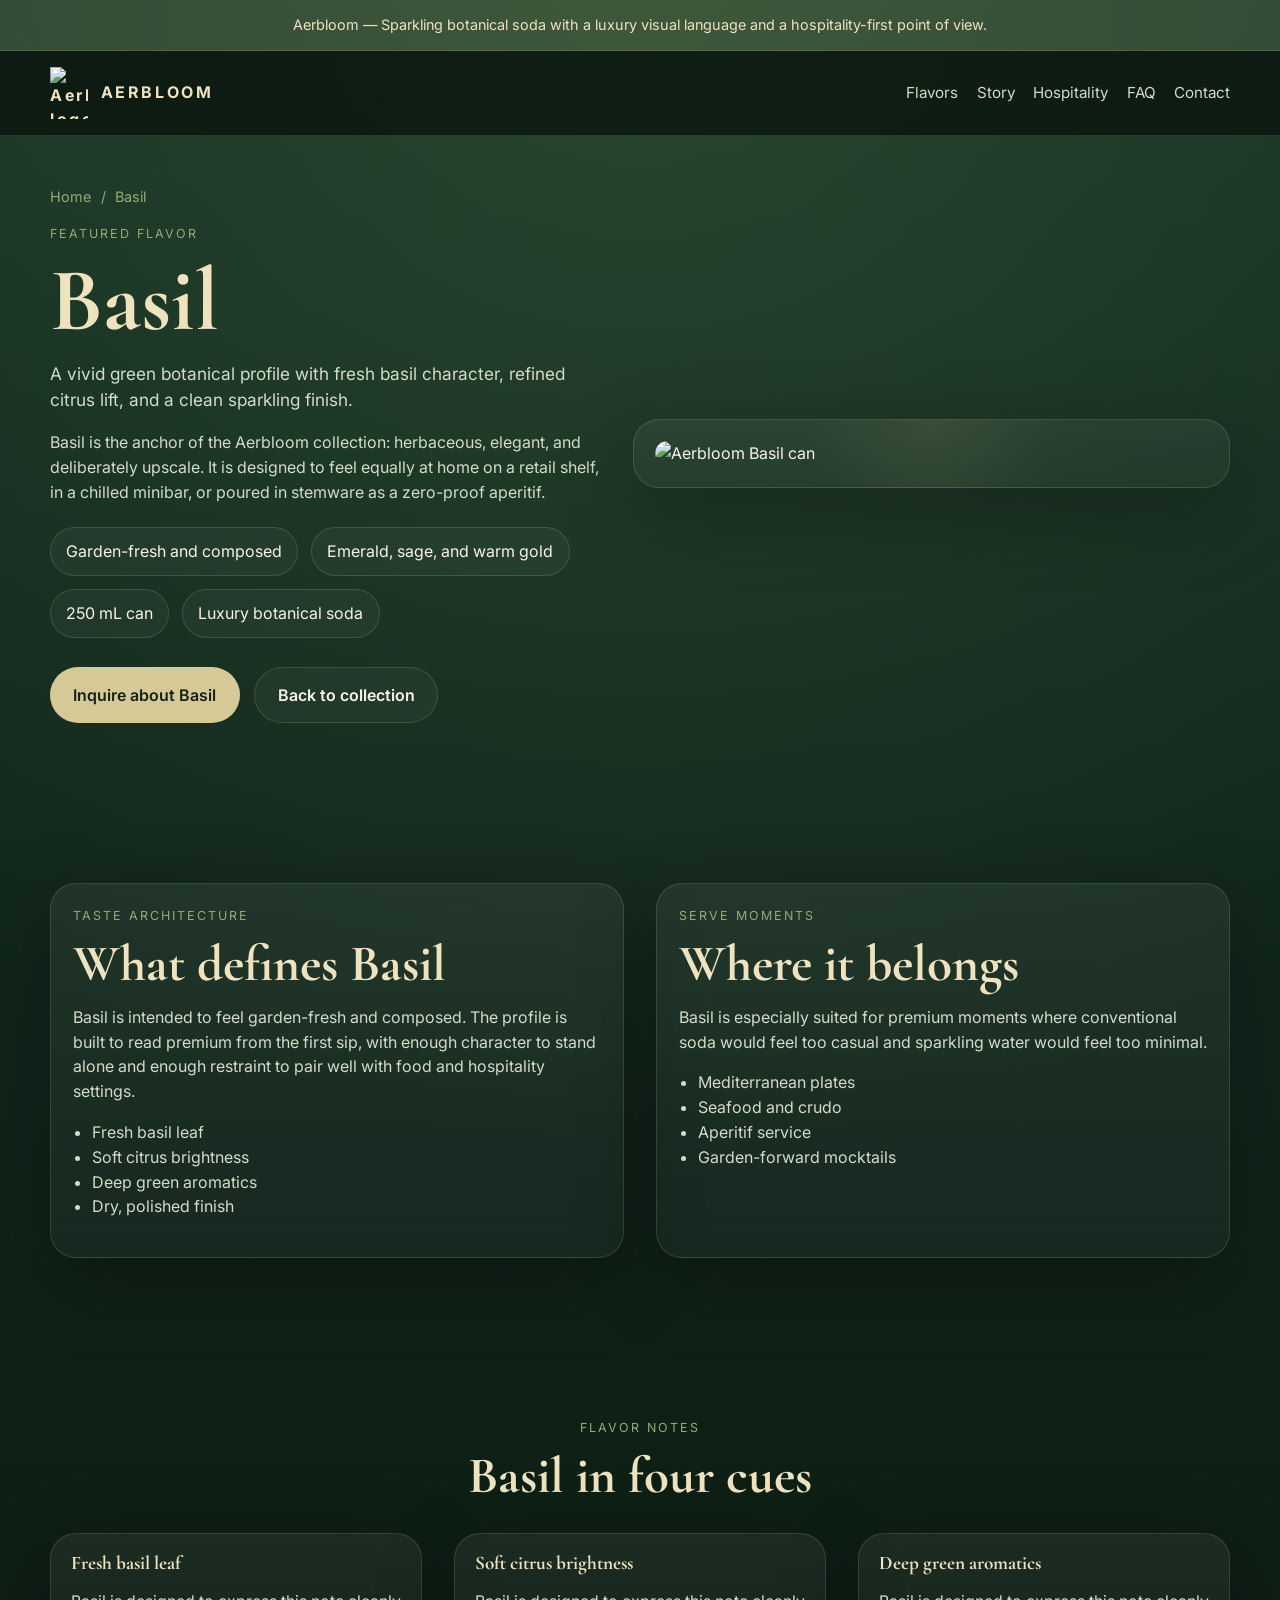
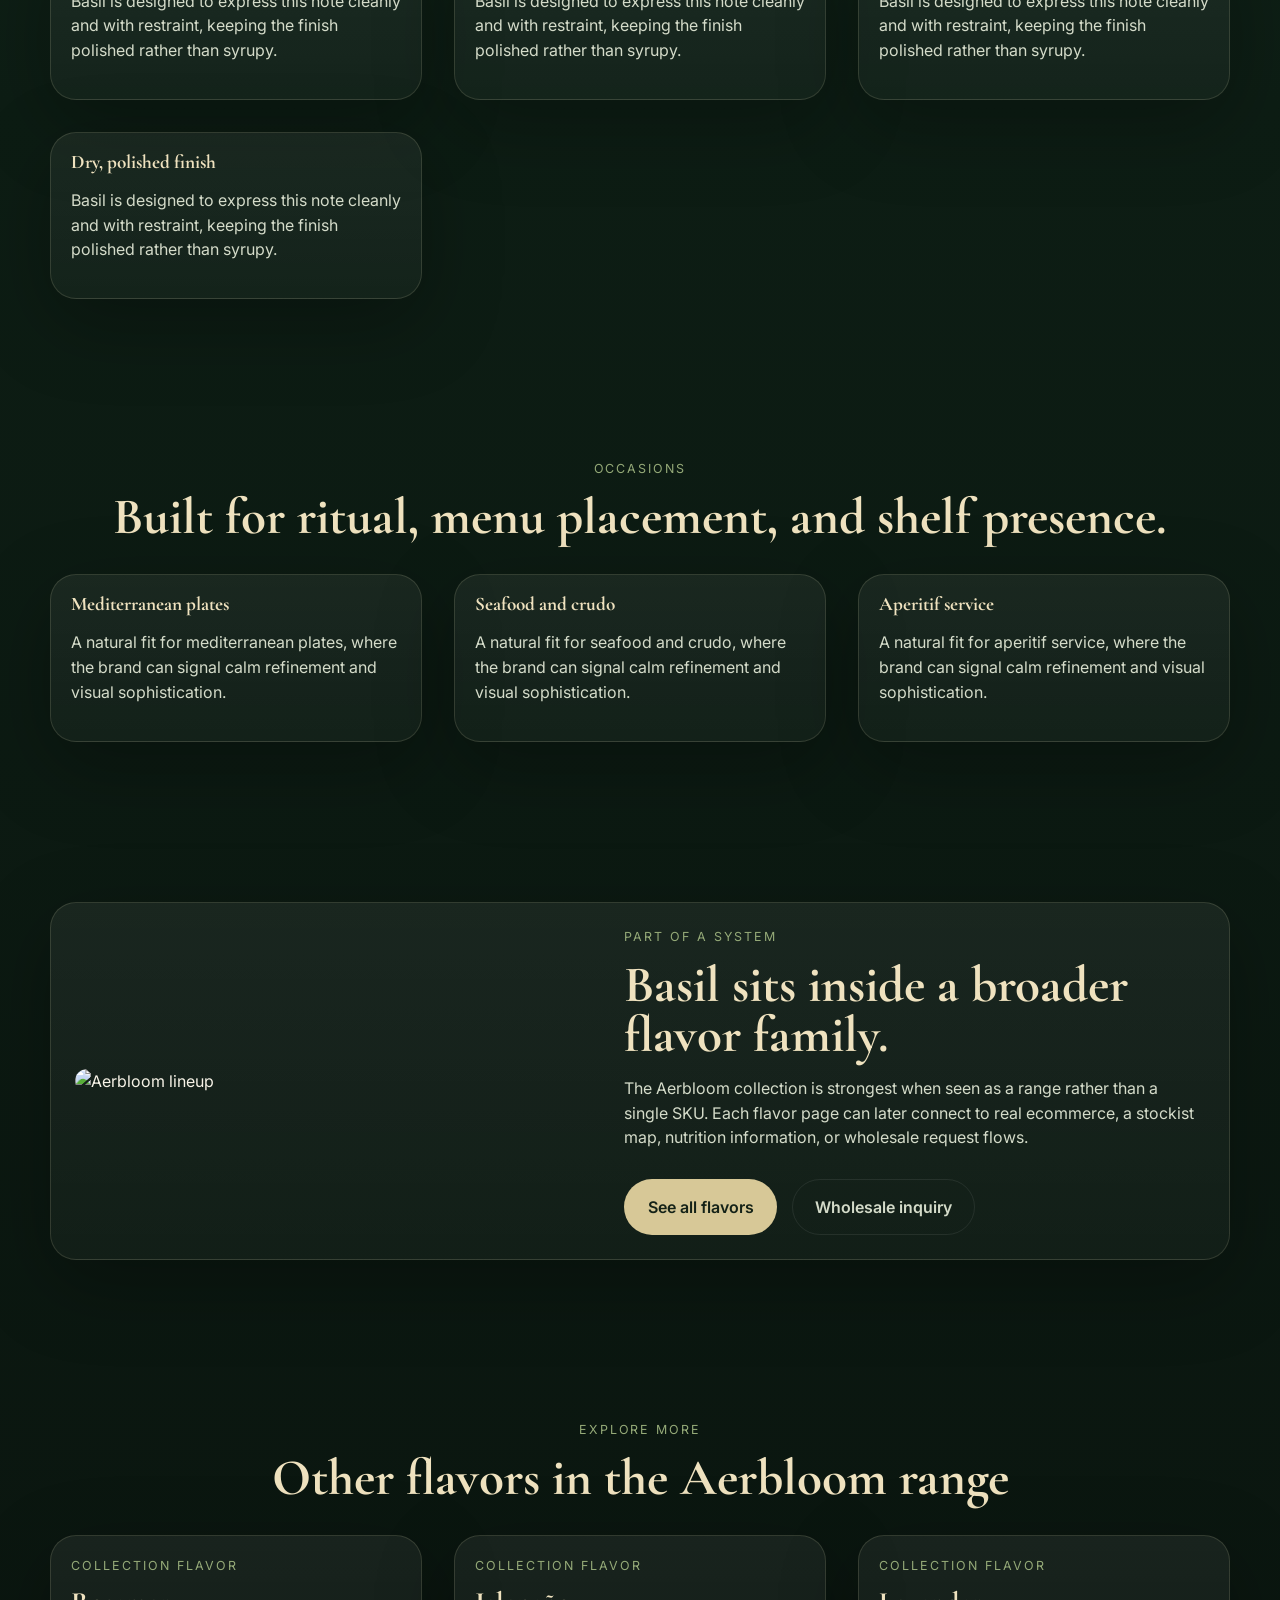
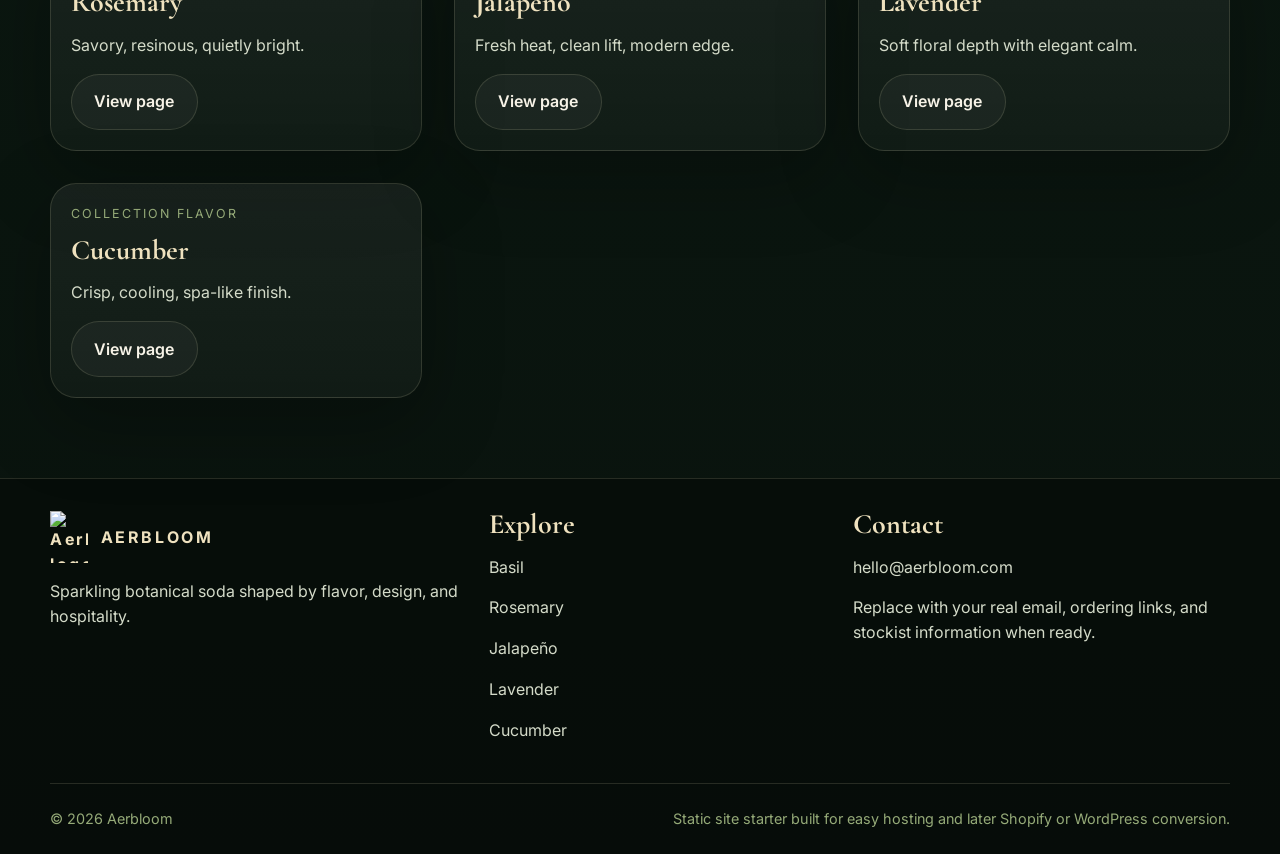
==== basil.html @ 48cb2b59 "Add files via upload" ====
<!DOCTYPE html>
<html lang="en">
<head>
  <meta charset="UTF-8" />
  <meta name="viewport" content="width=device-width, initial-scale=1.0" />
  <title>Aerbloom Basil — Sparkling Botanical Soda</title>
  <meta name="description" content="Basil flavor page for Aerbloom, a luxury sparkling botanical soda brand." />
  <meta property="og:title" content="Aerbloom Basil — Sparkling Botanical Soda" />
  <meta property="og:description" content="Basil flavor page for Aerbloom, a luxury sparkling botanical soda brand." />
  <meta property="og:type" content="website" />
  <meta property="og:image" content="assets/basil-can.webp" />
  <link rel="preconnect" href="https://fonts.googleapis.com">
  <link rel="preconnect" href="https://fonts.gstatic.com" crossorigin>
  <link href="https://fonts.googleapis.com/css2?family=Inter:wght@400;500;600;700&family=Cormorant+Garamond:wght@500;600;700&display=swap" rel="stylesheet">
  <link rel="stylesheet" href="styles.css" />
</head>
<body class="flavor-basil">

<div class="announcement-bar">Aerbloom — Sparkling botanical soda with a luxury visual language and a hospitality-first point of view.</div>
<header class="site-header">
  <div class="container header-inner">
    <a class="brandmark" href="index.html" aria-label="Aerbloom home">
      <img src="assets/logo.webp" alt="Aerbloom logo" />
      <span>AERBLOOM</span>
    </a>
    <button class="mobile-toggle" aria-label="Open menu" aria-expanded="false">☰</button>
    <nav class="nav">
      <a href="index.html#collection">Flavors</a>
      <a href="index.html#story">Story</a>
      <a href="index.html#hospitality">Hospitality</a>
      <a href="index.html#faq">FAQ</a>
      <a href="index.html#contact">Contact</a>
    </nav>
  </div>
</header>

<main>
  <section class="flavor-hero section">
    <div class="container flavor-hero-grid">
      <div class="flavor-hero-copy">
        <div class="breadcrumbs"><a href="index.html">Home</a> <span>/</span> <span>Basil</span></div>
        <p class="eyebrow">Featured flavor</p>
        <h1>Basil</h1>
        <p class="lead">A vivid green botanical profile with fresh basil character, refined citrus lift, and a clean sparkling finish.</p>
        <p>Basil is the anchor of the Aerbloom collection: herbaceous, elegant, and deliberately upscale. It is designed to feel equally at home on a retail shelf, in a chilled minibar, or poured in stemware as a zero-proof aperitif.</p>
        <div class="stats-row"><span>Garden-fresh and composed</span><span>Emerald, sage, and warm gold</span><span>250 mL can</span><span>Luxury botanical soda</span></div>
        <div class="button-row">
          <a class="button button-primary" href="mailto:hello@aerbloom.com?subject=Aerbloom%20Basil%20inquiry">Inquire about Basil</a>
          <a class="button button-secondary" href="index.html#collection">Back to collection</a>
        </div>
      </div>
      <div class="image-shell soft">
        <img src="assets/basil-can.webp" alt="Aerbloom Basil can" />
      </div>
    </div>
  </section>

  <section class="section">
    <div class="container detail-grid">
      <article class="panel">
        <p class="eyebrow">Taste architecture</p>
        <h2>What defines Basil</h2>
        <p>Basil is intended to feel garden-fresh and composed. The profile is built to read premium from the first sip, with enough character to stand alone and enough restraint to pair well with food and hospitality settings.</p>
        <ul>
          <li>Fresh basil leaf</li>
          <li>Soft citrus brightness</li>
          <li>Deep green aromatics</li>
          <li>Dry, polished finish</li>
        </ul>
      </article>
      <article class="panel">
        <p class="eyebrow">Serve moments</p>
        <h2>Where it belongs</h2>
        <p>Basil is especially suited for premium moments where conventional soda would feel too casual and sparkling water would feel too minimal.</p>
        <ul>
          <li>Mediterranean plates</li>
          <li>Seafood and crudo</li>
          <li>Aperitif service</li>
          <li>Garden-forward mocktails</li>
        </ul>
      </article>
    </div>
  </section>

  <section class="section">
    <div class="container">
      <div class="section-heading center">
        <p class="eyebrow">Flavor notes</p>
        <h2>Basil in four cues</h2>
      </div>
      <div class="callout-grid">
        <article class="tone-card"><h4>Fresh basil leaf</h4><p>Basil is designed to express this note cleanly and with restraint, keeping the finish polished rather than syrupy.</p></article><article class="tone-card"><h4>Soft citrus brightness</h4><p>Basil is designed to express this note cleanly and with restraint, keeping the finish polished rather than syrupy.</p></article><article class="tone-card"><h4>Deep green aromatics</h4><p>Basil is designed to express this note cleanly and with restraint, keeping the finish polished rather than syrupy.</p></article><article class="tone-card"><h4>Dry, polished finish</h4><p>Basil is designed to express this note cleanly and with restraint, keeping the finish polished rather than syrupy.</p></article>
      </div>
    </div>
  </section>

  <section class="section">
    <div class="container">
      <div class="section-heading center">
        <p class="eyebrow">Occasions</p>
        <h2>Built for ritual, menu placement, and shelf presence.</h2>
      </div>
      <div class="ritual-grid">
        <article class="ritual-card"><h4>Mediterranean plates</h4><p>A natural fit for mediterranean plates, where the brand can signal calm refinement and visual sophistication.</p></article><article class="ritual-card"><h4>Seafood and crudo</h4><p>A natural fit for seafood and crudo, where the brand can signal calm refinement and visual sophistication.</p></article><article class="ritual-card"><h4>Aperitif service</h4><p>A natural fit for aperitif service, where the brand can signal calm refinement and visual sophistication.</p></article>
      </div>
    </div>
  </section>

  <section class="section">
    <div class="container collection-promo">
      <img src="assets/flavor-lineup.webp" alt="Aerbloom lineup" />
      <div>
        <p class="eyebrow">Part of a system</p>
        <h2>Basil sits inside a broader flavor family.</h2>
        <p>
          The Aerbloom collection is strongest when seen as a range rather than a single SKU. Each flavor page can later connect to real ecommerce, a stockist map,
          nutrition information, or wholesale request flows.
        </p>
        <div class="button-row">
          <a class="button button-primary" href="index.html#collection">See all flavors</a>
          <a class="button button-tertiary" href="mailto:hello@aerbloom.com?subject=Aerbloom%20wholesale%20inquiry">Wholesale inquiry</a>
        </div>
      </div>
    </div>
  </section>

  <section class="section">
    <div class="container">
      <div class="section-heading center">
        <p class="eyebrow">Explore more</p>
        <h2>Other flavors in the Aerbloom range</h2>
      </div>
      <div class="callout-grid">
        <article class="flavor-summary-card">
          <p class="kicker">Collection flavor</p>
          <h3>Rosemary</h3>
          <p>Savory, resinous, quietly bright.</p>
          <a class="button button-secondary" href="rosemary.html">View page</a>
        </article><article class="flavor-summary-card">
          <p class="kicker">Collection flavor</p>
          <h3>Jalapeño</h3>
          <p>Fresh heat, clean lift, modern edge.</p>
          <a class="button button-secondary" href="jalapeno.html">View page</a>
        </article><article class="flavor-summary-card">
          <p class="kicker">Collection flavor</p>
          <h3>Lavender</h3>
          <p>Soft floral depth with elegant calm.</p>
          <a class="button button-secondary" href="lavender.html">View page</a>
        </article><article class="flavor-summary-card">
          <p class="kicker">Collection flavor</p>
          <h3>Cucumber</h3>
          <p>Crisp, cooling, spa-like finish.</p>
          <a class="button button-secondary" href="cucumber.html">View page</a>
        </article>
      </div>
    </div>
  </section>
</main>

<footer class="site-footer" id="contact">
  <div class="container footer-grid">
    <div>
      <a class="brandmark footer-brand" href="index.html">
        <img src="assets/logo.webp" alt="Aerbloom logo" />
        <span>AERBLOOM</span>
      </a>
      <p class="footer-copy">Sparkling botanical soda shaped by flavor, design, and hospitality.</p>
    </div>
    <div>
      <h3>Explore</h3>
      <p><a href="basil.html">Basil</a></p>
      <p><a href="rosemary.html">Rosemary</a></p>
      <p><a href="jalapeno.html">Jalapeño</a></p>
      <p><a href="lavender.html">Lavender</a></p>
      <p><a href="cucumber.html">Cucumber</a></p>
    </div>
    <div>
      <h3>Contact</h3>
      <p><a href="mailto:hello@aerbloom.com">hello@aerbloom.com</a></p>
      <p>Replace with your real email, ordering links, and stockist information when ready.</p>
    </div>
  </div>
  <div class="container footer-bottom">
    <span>© <span id="year"></span> Aerbloom</span>
    <span>Static site starter built for easy hosting and later Shopify or WordPress conversion.</span>
  </div>
</footer>

<script src="script.js"></script>
</body>
</html>
---- styles.css ----
:root {
  --bg: #0d1d14;
  --bg-2: #163124;
  --bg-3: #1c3c2a;
  --surface: rgba(255, 255, 255, 0.05);
  --surface-2: rgba(255, 255, 255, 0.08);
  --line: rgba(227, 219, 183, 0.15);
  --gold: #d7c897;
  --gold-soft: #efe2bf;
  --text: #f7f3e7;
  --muted: #d4dbc9;
  --green-soft: #95aa78;
  --shadow: 0 24px 80px rgba(0, 0, 0, 0.28);
  --radius: 26px;
  --container: 1180px;
  --hero-glow: rgba(111, 146, 88, 0.28);
}

html { scroll-behavior: smooth; }
* { box-sizing: border-box; }
body {
  margin: 0;
  font-family: Inter, system-ui, -apple-system, BlinkMacSystemFont, "Segoe UI", sans-serif;
  color: var(--text);
  background:
    radial-gradient(circle at top, var(--hero-glow), transparent 28%),
    linear-gradient(180deg, var(--bg-2) 0%, var(--bg) 42%, #09120d 100%);
  line-height: 1.55;
}
img { display: block; max-width: 100%; }
a { color: inherit; text-decoration: none; }

.container {
  width: min(var(--container), calc(100% - 2rem));
  margin: 0 auto;
}
.narrow { width: min(860px, calc(100% - 2rem)); }
.section { padding: 5rem 0; }
.section-heading { margin-bottom: 2rem; }
.center { text-align: center; }
.eyebrow,
.kicker {
  text-transform: uppercase;
  letter-spacing: 0.16em;
  font-size: 0.78rem;
  color: var(--green-soft);
  margin: 0 0 0.85rem;
}
h1, h2, h3, h4 {
  font-family: "Cormorant Garamond", Georgia, serif;
  line-height: 0.98;
  color: var(--gold-soft);
  margin: 0 0 1rem;
}
h1 { font-size: clamp(3.5rem, 7vw, 6rem); }
h2 { font-size: clamp(2.2rem, 4vw, 3.7rem); }
h3 { font-size: 1.75rem; }
h4 { font-size: 1.2rem; }
p { margin: 0 0 1rem; color: var(--muted); }
ul { padding-left: 1.2rem; }
li { color: var(--muted); }

.announcement-bar {
  background: rgba(215, 200, 151, 0.12);
  color: var(--gold-soft);
  text-align: center;
  padding: 0.85rem 1rem;
  border-bottom: 1px solid var(--line);
  font-size: 0.9rem;
}
.site-header {
  position: sticky;
  top: 0;
  z-index: 50;
  border-bottom: 1px solid var(--line);
  background: rgba(8, 16, 12, 0.72);
  backdrop-filter: blur(18px);
}
.header-inner {
  display: flex;
  align-items: center;
  justify-content: space-between;
  gap: 1rem;
  padding: 1rem 0;
}
.brandmark {
  display: inline-flex;
  align-items: center;
  gap: 0.8rem;
  color: var(--gold-soft);
  font-weight: 700;
  letter-spacing: 0.16em;
}
.brandmark img {
  width: 38px;
  height: 52px;
  object-fit: contain;
}
.nav {
  display: flex;
  align-items: center;
  gap: 1.15rem;
}
.nav a {
  color: var(--muted);
  font-size: 0.95rem;
}
.nav a:hover { color: var(--gold-soft); }
.mobile-toggle {
  display: none;
  background: transparent;
  border: 1px solid var(--line);
  color: var(--gold-soft);
  border-radius: 999px;
  padding: 0.55rem 0.85rem;
  font-size: 1rem;
}

.button {
  display: inline-flex;
  align-items: center;
  justify-content: center;
  padding: 0.92rem 1.4rem;
  min-height: 48px;
  border-radius: 999px;
  font-weight: 600;
  border: 1px solid transparent;
  transition: transform 160ms ease, background 160ms ease, border-color 160ms ease;
}
.button:hover { transform: translateY(-1px); }
.button-primary {
  background: var(--gold);
  color: #142217;
}
.button-secondary {
  background: rgba(255,255,255,0.04);
  border-color: var(--line);
  color: var(--text);
}
.button-tertiary {
  background: transparent;
  border-color: rgba(255,255,255,0.08);
  color: var(--muted);
}
.button-row {
  display: flex;
  flex-wrap: wrap;
  gap: 0.9rem;
  margin-top: 1.8rem;
}

.hero-home {
  min-height: calc(100vh - 134px);
  display: grid;
  align-items: center;
}
.hero-home-grid,
.split-grid,
.story-grid,
.footer-grid,
.flavor-hero-grid,
.callout-grid,
.collection-grid,
.metrics-grid,
.detail-grid,
.ritual-grid {
  display: grid;
  gap: 2rem;
}
.hero-home-grid {
  grid-template-columns: 1.02fr 0.98fr;
  align-items: center;
}
.hero-copy .lead {
  font-size: 1.12rem;
  max-width: 45rem;
}
.hero-pills {
  list-style: none;
  padding: 0;
  margin: 1.4rem 0 0;
  display: flex;
  flex-wrap: wrap;
  gap: 0.75rem;
}
.hero-pills li {
  padding: 0.75rem 1rem;
  border-radius: 999px;
  border: 1px solid var(--line);
  background: rgba(255,255,255,0.04);
  color: var(--text);
  list-style: none;
}
.image-shell,
.panel,
.flavor-card,
.metric-card,
.quote-card,
.faq-list details,
.note-card,
.ritual-card,
.tone-card,
.collection-promo,
.flavor-summary-card {
  border: 1px solid var(--line);
  background: linear-gradient(180deg, rgba(255,255,255,0.06), rgba(255,255,255,0.03));
  box-shadow: var(--shadow);
  border-radius: var(--radius);
}
.image-shell { padding: 1.3rem; }
.image-shell img { margin: 0 auto; border-radius: 20px; }
.image-shell.soft {
  background:
    radial-gradient(circle at top, rgba(226, 205, 140, 0.08), transparent 42%),
    linear-gradient(180deg, rgba(255,255,255,0.05), rgba(255,255,255,0.03));
}
.collection-grid { grid-template-columns: repeat(5, 1fr); }
.flavor-card {
  padding: 1rem;
  display: flex;
  flex-direction: column;
  gap: 1rem;
}
.flavor-card img {
  width: 100%;
  aspect-ratio: 7 / 10;
  object-fit: cover;
  border-radius: 18px;
}
.flavor-card h3 { margin-bottom: 0.4rem; }
.flavor-card p { margin-bottom: 0; }
.flavor-card .button { width: 100%; margin-top: 0.6rem; }

.showcase-grid {
  display: grid;
  grid-template-columns: 1.05fr 0.95fr;
  gap: 2rem;
  align-items: center;
}
.inline-specs {
  display: flex;
  flex-wrap: wrap;
  gap: 0.8rem;
  margin-top: 1.2rem;
}
.inline-specs span {
  border: 1px solid var(--line);
  border-radius: 999px;
  padding: 0.7rem 0.95rem;
  background: rgba(255,255,255,0.04);
  color: var(--text);
  font-size: 0.95rem;
}
.panel { padding: 1.35rem; }

.lineup-band {
  overflow: hidden;
  border-radius: 28px;
  border: 1px solid var(--line);
  box-shadow: var(--shadow);
}
.lineup-band img {
  width: 100%;
  height: auto;
}
.story-grid {
  grid-template-columns: 0.9fr 1.1fr;
}
.callout-grid {
  grid-template-columns: repeat(3, 1fr);
}
.note-card,
.metric-card,
.quote-card,
.ritual-card,
.tone-card,
.flavor-summary-card { padding: 1.25rem; }

.metrics-grid {
  grid-template-columns: repeat(4, 1fr);
}
.metric-card .big {
  font-size: 2.25rem;
  color: var(--gold-soft);
  font-family: "Cormorant Garamond", Georgia, serif;
  display: block;
  margin-bottom: 0.35rem;
}
.testimonial-grid {
  display: grid;
  grid-template-columns: repeat(3, 1fr);
  gap: 1rem;
}
.quote-card footer {
  margin-top: 1rem;
  color: var(--green-soft);
  font-size: 0.95rem;
}

.faq-list { display: grid; gap: 1rem; }
.faq-list details { padding: 1.1rem 1.2rem; }
.faq-list summary {
  cursor: pointer;
  color: var(--gold-soft);
  font-weight: 600;
}
.faq-list details p { margin-top: 0.9rem; }

.site-footer {
  padding: 2rem 0 1.5rem;
  border-top: 1px solid var(--line);
  background: rgba(5, 10, 8, 0.7);
}
.footer-grid {
  grid-template-columns: 1.1fr 0.9fr 1fr;
  gap: 1.5rem;
}
.footer-brand { margin-bottom: 1rem; }
.footer-copy { max-width: 30rem; }
.footer-bottom {
  margin-top: 1.5rem;
  padding-top: 1.5rem;
  border-top: 1px solid var(--line);
  display: flex;
  justify-content: space-between;
  gap: 1rem;
  color: var(--green-soft);
  font-size: 0.9rem;
}

.flavor-hero {
  padding-top: 3rem;
}
.flavor-hero-grid {
  grid-template-columns: 0.96fr 1.04fr;
  align-items: center;
}
.flavor-hero-copy .lead { font-size: 1.08rem; }
.breadcrumbs {
  display: inline-flex;
  gap: 0.6rem;
  color: var(--green-soft);
  font-size: 0.9rem;
  margin-bottom: 1rem;
}
.breadcrumbs a:hover { color: var(--gold-soft); }

.stats-row {
  display: flex;
  flex-wrap: wrap;
  gap: 0.8rem;
  margin: 1.4rem 0;
}
.stats-row span {
  padding: 0.7rem 0.95rem;
  border-radius: 999px;
  border: 1px solid var(--line);
  background: rgba(255,255,255,0.04);
}
.detail-grid {
  grid-template-columns: repeat(2, 1fr);
}
.ritual-grid {
  grid-template-columns: repeat(3, 1fr);
}
.collection-promo {
  padding: 1.5rem;
  display: grid;
  grid-template-columns: 0.95fr 1.05fr;
  gap: 1.5rem;
  align-items: center;
}
.collection-promo img {
  width: 100%;
  border-radius: 20px;
}
.back-link {
  display: inline-flex;
  align-items: center;
  gap: 0.5rem;
  color: var(--green-soft);
  margin-bottom: 1rem;
}

.flavor-basil {
  --hero-glow: rgba(102, 141, 82, 0.24);
}
.flavor-rosemary {
  --hero-glow: rgba(153, 168, 123, 0.24);
}
.flavor-jalapeno {
  --hero-glow: rgba(151, 167, 69, 0.26);
}
.flavor-lavender {
  --hero-glow: rgba(161, 120, 174, 0.24);
}
.flavor-cucumber {
  --hero-glow: rgba(160, 177, 118, 0.24);
}

@media (max-width: 1100px) {
  .collection-grid { grid-template-columns: repeat(3, 1fr); }
  .hero-home-grid,
  .showcase-grid,
  .story-grid,
  .flavor-hero-grid,
  .collection-promo,
  .footer-grid {
    grid-template-columns: 1fr;
  }
  .metrics-grid { grid-template-columns: repeat(2, 1fr); }
  .callout-grid, .testimonial-grid, .ritual-grid { grid-template-columns: 1fr; }
}
@media (max-width: 900px) {
  .detail-grid { grid-template-columns: 1fr; }
}
@media (max-width: 720px) {
  .section { padding: 4rem 0; }
  .mobile-toggle { display: inline-flex; }
  .nav {
    position: absolute;
    top: calc(100% + 1px);
    left: 1rem;
    right: 1rem;
    flex-direction: column;
    align-items: flex-start;
    gap: 0.9rem;
    display: none;
    padding: 1rem;
    border: 1px solid var(--line);
    border-radius: 20px;
    background: rgba(8, 16, 12, 0.98);
  }
  .nav.open { display: flex; }
  .collection-grid,
  .metrics-grid { grid-template-columns: 1fr; }
  .brandmark span { font-size: 0.95rem; }
  .footer-bottom { flex-direction: column; }
}
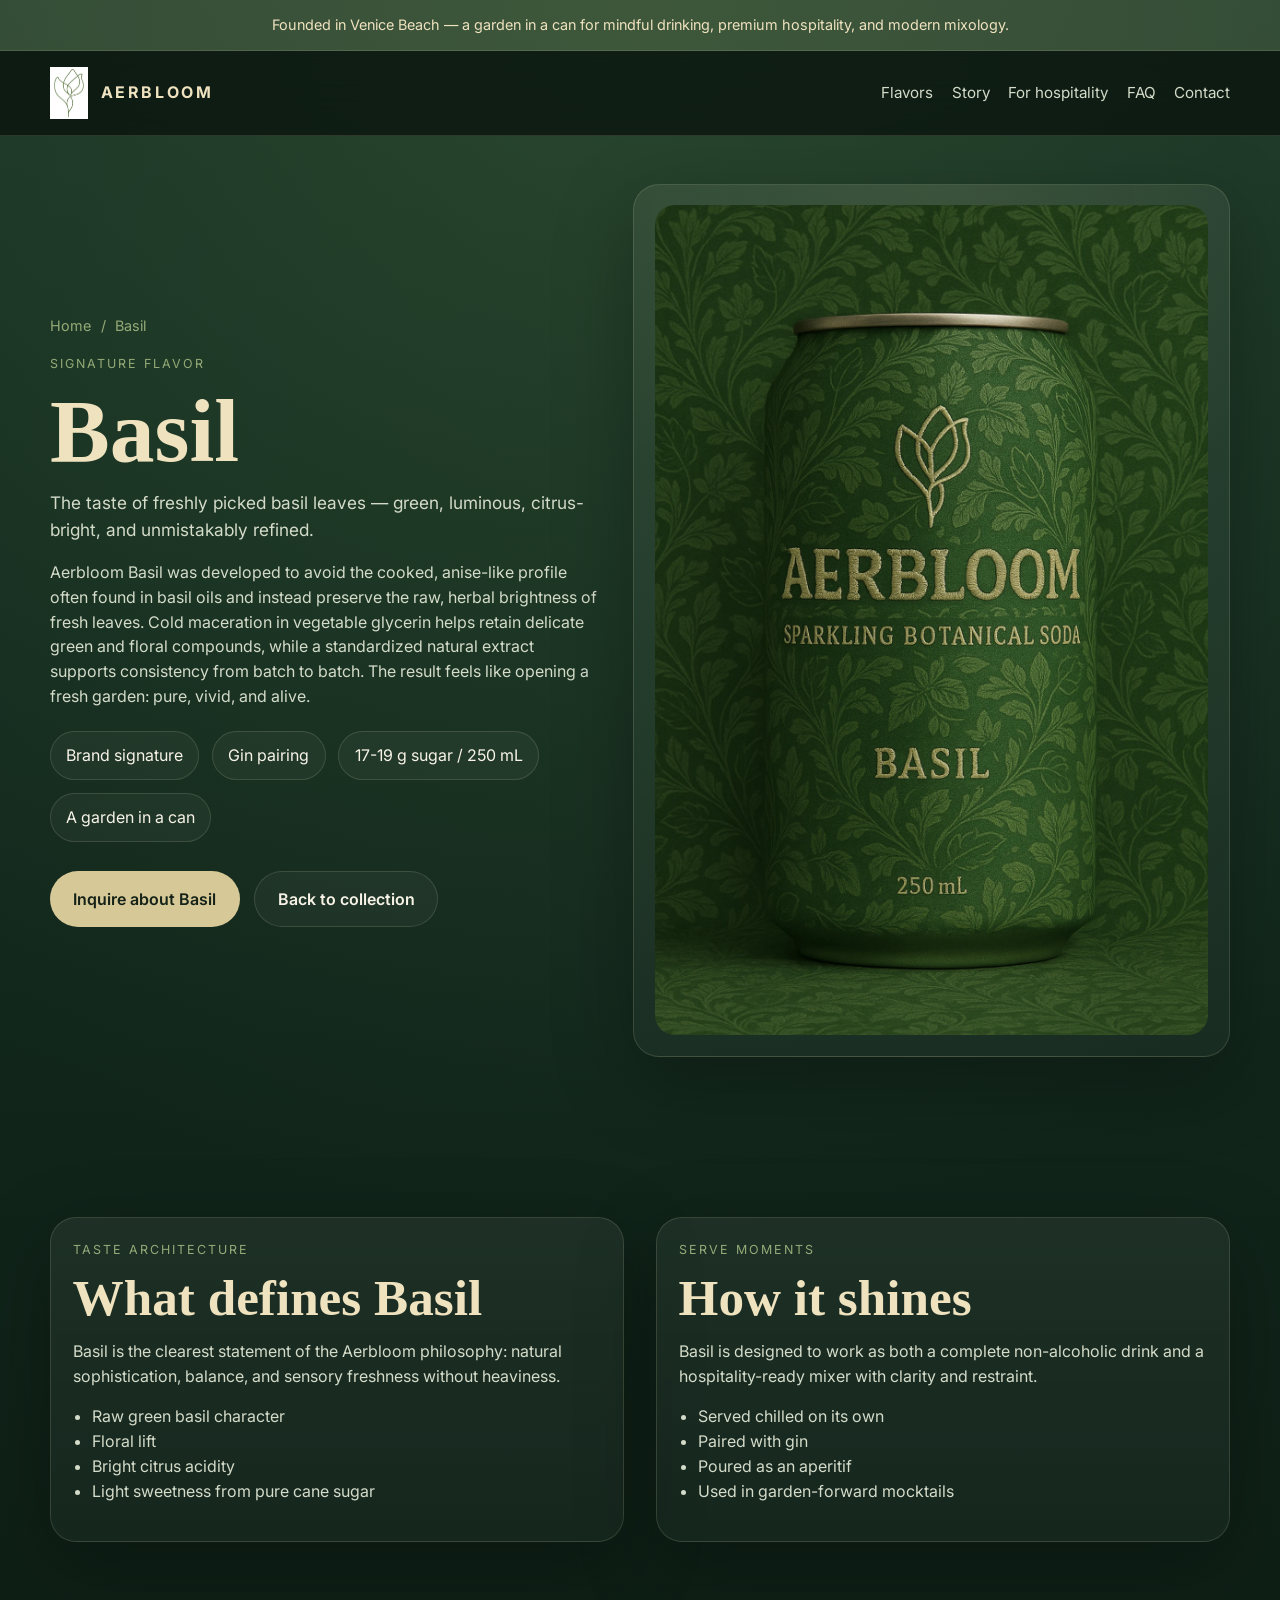
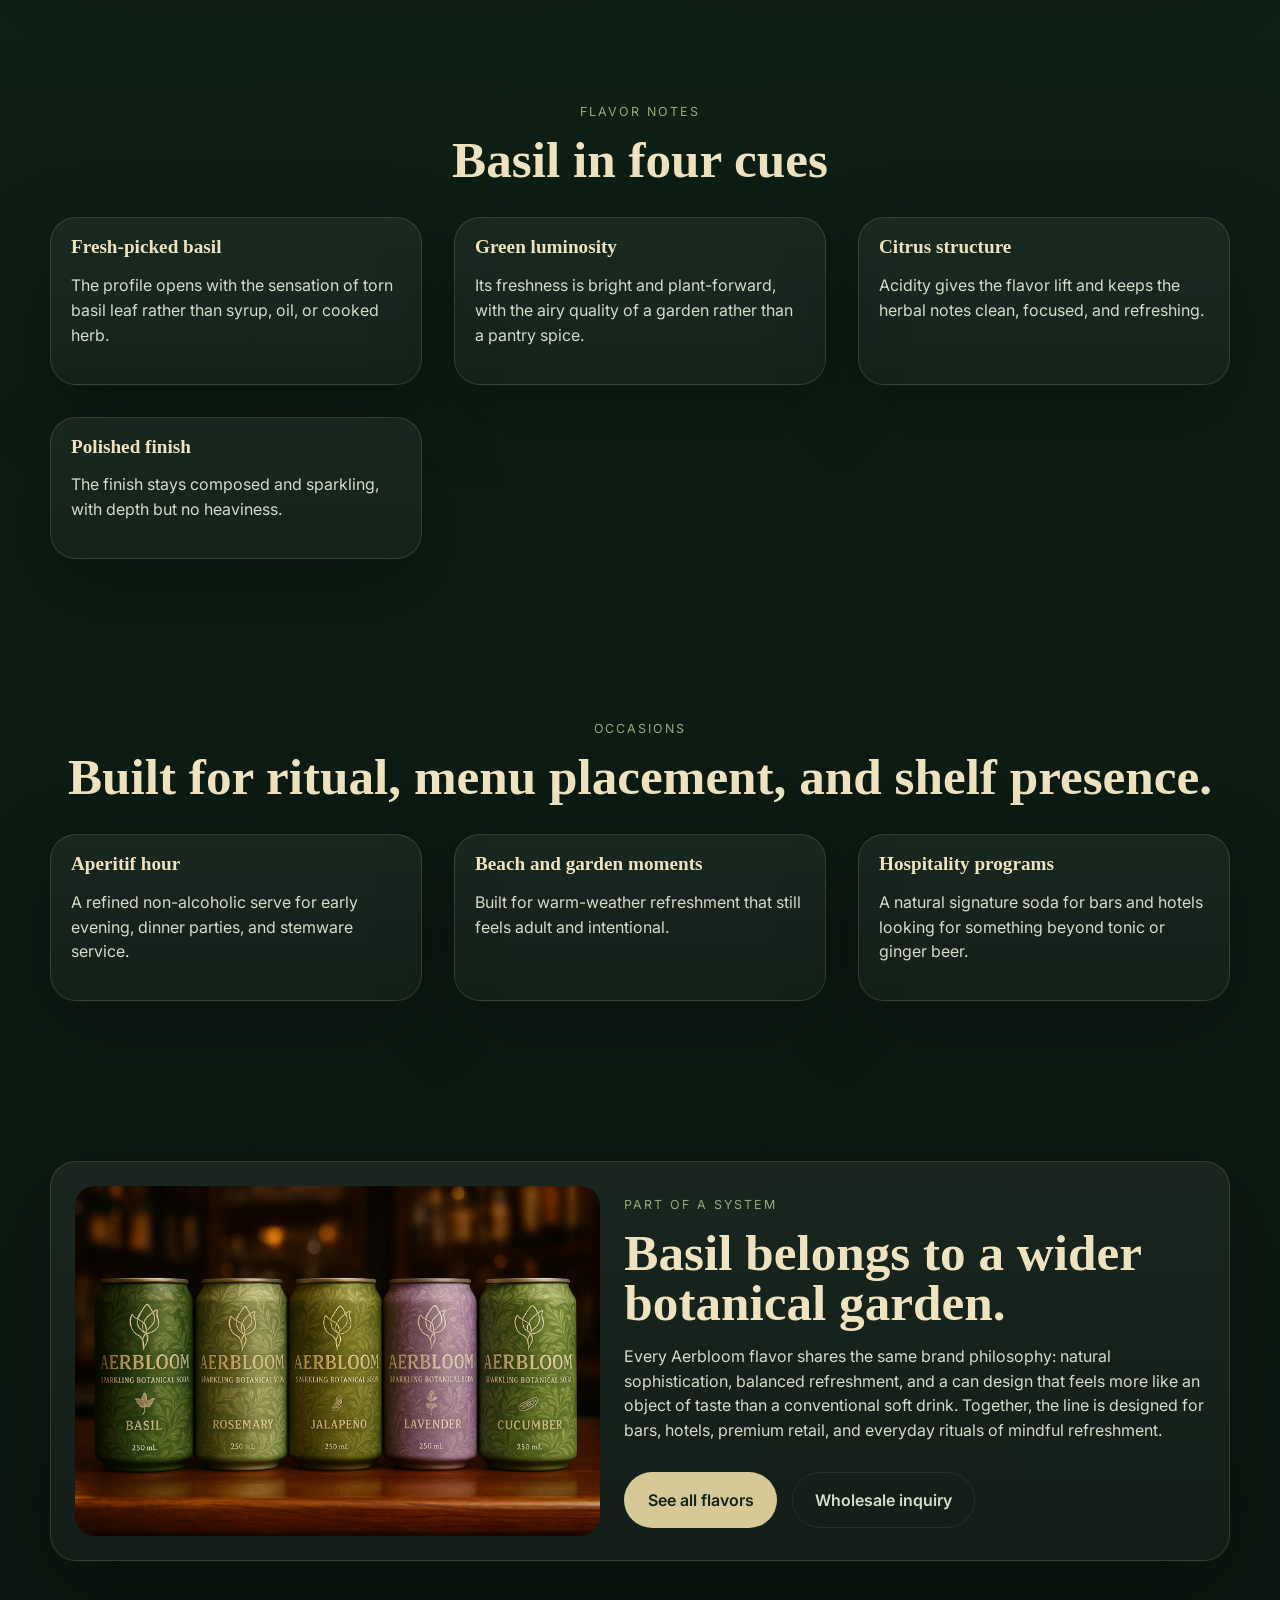
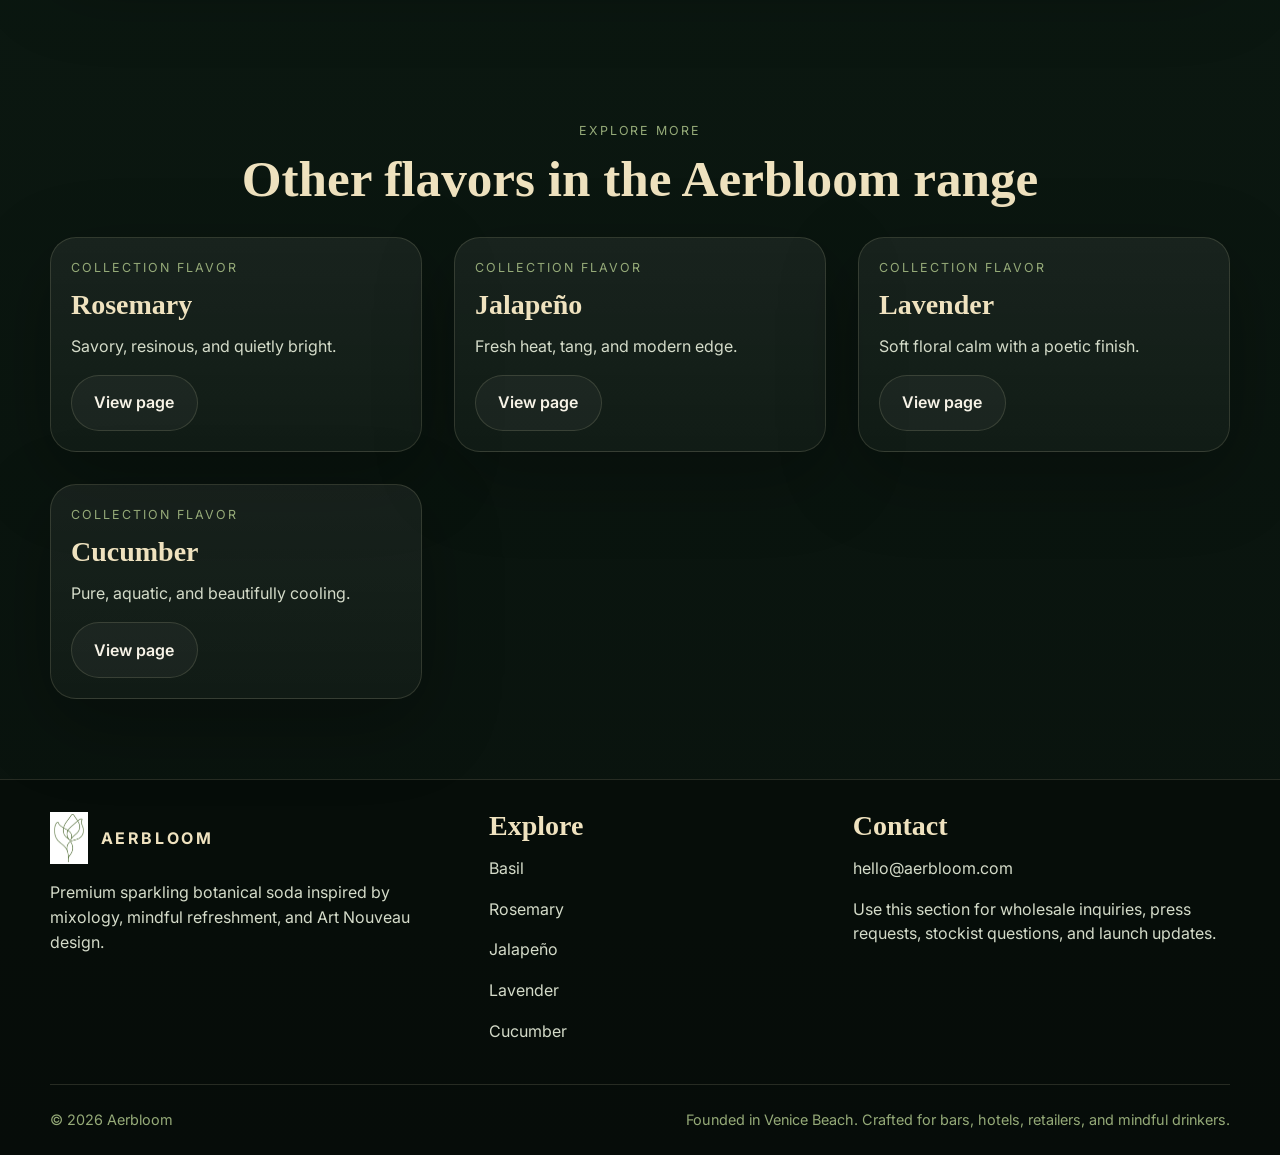
==== commit 0713b7f0: "Add files via upload" ====
--- a/basil.html
+++ b/basil.html
@@ -1,22 +1,24 @@
 <!DOCTYPE html>
 <html lang="en">
 <head>
+
   <meta charset="UTF-8" />
   <meta name="viewport" content="width=device-width, initial-scale=1.0" />
-  <title>Aerbloom Basil — Sparkling Botanical Soda</title>
-  <meta name="description" content="Basil flavor page for Aerbloom, a luxury sparkling botanical soda brand." />
-  <meta property="og:title" content="Aerbloom Basil — Sparkling Botanical Soda" />
-  <meta property="og:description" content="Basil flavor page for Aerbloom, a luxury sparkling botanical soda brand." />
   <meta property="og:type" content="website" />
-  <meta property="og:image" content="assets/basil-can.webp" />
   <link rel="preconnect" href="https://fonts.googleapis.com">
   <link rel="preconnect" href="https://fonts.gstatic.com" crossorigin>
-  <link href="https://fonts.googleapis.com/css2?family=Inter:wght@400;500;600;700&family=Cormorant+Garamond:wght@500;600;700&display=swap" rel="stylesheet">
+  <link href="https://fonts.googleapis.com/css2?family=Cinzel:wght@500;600;700&family=Inter:wght@400;500;600;700&display=swap" rel="stylesheet">
   <link rel="stylesheet" href="styles.css" />
+
+  <title>Aerbloom Basil — Sparkling Botanical Soda</title>
+  <meta name="description" content="Aerbloom Basil captures the bright, green taste of freshly picked basil with citrus lift and a polished sparkling finish." />
+  <meta property="og:title" content="Aerbloom Basil — Sparkling Botanical Soda" />
+  <meta property="og:description" content="Aerbloom Basil captures the bright, green taste of freshly picked basil with citrus lift and a polished sparkling finish." />
+  <meta property="og:image" content="assets/basil-can.webp" />
 </head>
 <body class="flavor-basil">
 
-<div class="announcement-bar">Aerbloom — Sparkling botanical soda with a luxury visual language and a hospitality-first point of view.</div>
+<div class="announcement-bar">Founded in Venice Beach — a garden in a can for mindful drinking, premium hospitality, and modern mixology.</div>
 <header class="site-header">
   <div class="container header-inner">
     <a class="brandmark" href="index.html" aria-label="Aerbloom home">
@@ -27,7 +29,7 @@
     <nav class="nav">
       <a href="index.html#collection">Flavors</a>
       <a href="index.html#story">Story</a>
-      <a href="index.html#hospitality">Hospitality</a>
+      <a href="index.html#channels">For hospitality</a>
       <a href="index.html#faq">FAQ</a>
       <a href="index.html#contact">Contact</a>
     </nav>
@@ -39,11 +41,11 @@
     <div class="container flavor-hero-grid">
       <div class="flavor-hero-copy">
         <div class="breadcrumbs"><a href="index.html">Home</a> <span>/</span> <span>Basil</span></div>
-        <p class="eyebrow">Featured flavor</p>
+        <p class="eyebrow">Signature flavor</p>
         <h1>Basil</h1>
-        <p class="lead">A vivid green botanical profile with fresh basil character, refined citrus lift, and a clean sparkling finish.</p>
-        <p>Basil is the anchor of the Aerbloom collection: herbaceous, elegant, and deliberately upscale. It is designed to feel equally at home on a retail shelf, in a chilled minibar, or poured in stemware as a zero-proof aperitif.</p>
-        <div class="stats-row"><span>Garden-fresh and composed</span><span>Emerald, sage, and warm gold</span><span>250 mL can</span><span>Luxury botanical soda</span></div>
+        <p class="lead">The taste of freshly picked basil leaves — green, luminous, citrus-bright, and unmistakably refined.</p>
+        <p>Aerbloom Basil was developed to avoid the cooked, anise-like profile often found in basil oils and instead preserve the raw, herbal brightness of fresh leaves. Cold maceration in vegetable glycerin helps retain delicate green and floral compounds, while a standardized natural extract supports consistency from batch to batch. The result feels like opening a fresh garden: pure, vivid, and alive.</p>
+        <div class="stats-row"><span>Brand signature</span><span>Gin pairing</span><span>17-19 g sugar / 250 mL</span><span>A garden in a can</span></div>
         <div class="button-row">
           <a class="button button-primary" href="mailto:hello@aerbloom.com?subject=Aerbloom%20Basil%20inquiry">Inquire about Basil</a>
           <a class="button button-secondary" href="index.html#collection">Back to collection</a>
@@ -54,107 +56,11 @@
       </div>
     </div>
   </section>
-
-  <section class="section">
-    <div class="container detail-grid">
-      <article class="panel">
-        <p class="eyebrow">Taste architecture</p>
-        <h2>What defines Basil</h2>
-        <p>Basil is intended to feel garden-fresh and composed. The profile is built to read premium from the first sip, with enough character to stand alone and enough restraint to pair well with food and hospitality settings.</p>
-        <ul>
-          <li>Fresh basil leaf</li>
-          <li>Soft citrus brightness</li>
-          <li>Deep green aromatics</li>
-          <li>Dry, polished finish</li>
-        </ul>
-      </article>
-      <article class="panel">
-        <p class="eyebrow">Serve moments</p>
-        <h2>Where it belongs</h2>
-        <p>Basil is especially suited for premium moments where conventional soda would feel too casual and sparkling water would feel too minimal.</p>
-        <ul>
-          <li>Mediterranean plates</li>
-          <li>Seafood and crudo</li>
-          <li>Aperitif service</li>
-          <li>Garden-forward mocktails</li>
-        </ul>
-      </article>
-    </div>
-  </section>
-
-  <section class="section">
-    <div class="container">
-      <div class="section-heading center">
-        <p class="eyebrow">Flavor notes</p>
-        <h2>Basil in four cues</h2>
-      </div>
-      <div class="callout-grid">
-        <article class="tone-card"><h4>Fresh basil leaf</h4><p>Basil is designed to express this note cleanly and with restraint, keeping the finish polished rather than syrupy.</p></article><article class="tone-card"><h4>Soft citrus brightness</h4><p>Basil is designed to express this note cleanly and with restraint, keeping the finish polished rather than syrupy.</p></article><article class="tone-card"><h4>Deep green aromatics</h4><p>Basil is designed to express this note cleanly and with restraint, keeping the finish polished rather than syrupy.</p></article><article class="tone-card"><h4>Dry, polished finish</h4><p>Basil is designed to express this note cleanly and with restraint, keeping the finish polished rather than syrupy.</p></article>
-      </div>
-    </div>
-  </section>
-
-  <section class="section">
-    <div class="container">
-      <div class="section-heading center">
-        <p class="eyebrow">Occasions</p>
-        <h2>Built for ritual, menu placement, and shelf presence.</h2>
-      </div>
-      <div class="ritual-grid">
-        <article class="ritual-card"><h4>Mediterranean plates</h4><p>A natural fit for mediterranean plates, where the brand can signal calm refinement and visual sophistication.</p></article><article class="ritual-card"><h4>Seafood and crudo</h4><p>A natural fit for seafood and crudo, where the brand can signal calm refinement and visual sophistication.</p></article><article class="ritual-card"><h4>Aperitif service</h4><p>A natural fit for aperitif service, where the brand can signal calm refinement and visual sophistication.</p></article>
-      </div>
-    </div>
-  </section>
-
-  <section class="section">
-    <div class="container collection-promo">
-      <img src="assets/flavor-lineup.webp" alt="Aerbloom lineup" />
-      <div>
-        <p class="eyebrow">Part of a system</p>
-        <h2>Basil sits inside a broader flavor family.</h2>
-        <p>
-          The Aerbloom collection is strongest when seen as a range rather than a single SKU. Each flavor page can later connect to real ecommerce, a stockist map,
-          nutrition information, or wholesale request flows.
-        </p>
-        <div class="button-row">
-          <a class="button button-primary" href="index.html#collection">See all flavors</a>
-          <a class="button button-tertiary" href="mailto:hello@aerbloom.com?subject=Aerbloom%20wholesale%20inquiry">Wholesale inquiry</a>
-        </div>
-      </div>
-    </div>
-  </section>
-
-  <section class="section">
-    <div class="container">
-      <div class="section-heading center">
-        <p class="eyebrow">Explore more</p>
-        <h2>Other flavors in the Aerbloom range</h2>
-      </div>
-      <div class="callout-grid">
-        <article class="flavor-summary-card">
-          <p class="kicker">Collection flavor</p>
-          <h3>Rosemary</h3>
-          <p>Savory, resinous, quietly bright.</p>
-          <a class="button button-secondary" href="rosemary.html">View page</a>
-        </article><article class="flavor-summary-card">
-          <p class="kicker">Collection flavor</p>
-          <h3>Jalapeño</h3>
-          <p>Fresh heat, clean lift, modern edge.</p>
-          <a class="button button-secondary" href="jalapeno.html">View page</a>
-        </article><article class="flavor-summary-card">
-          <p class="kicker">Collection flavor</p>
-          <h3>Lavender</h3>
-          <p>Soft floral depth with elegant calm.</p>
-          <a class="button button-secondary" href="lavender.html">View page</a>
-        </article><article class="flavor-summary-card">
-          <p class="kicker">Collection flavor</p>
-          <h3>Cucumber</h3>
-          <p>Crisp, cooling, spa-like finish.</p>
-          <a class="button button-secondary" href="cucumber.html">View page</a>
-        </article>
-      </div>
-    </div>
-  </section>
+  <section class="section"><div class="container detail-grid"><article class="panel"><p class="eyebrow">Taste architecture</p><h2>What defines Basil</h2><p>Basil is the clearest statement of the Aerbloom philosophy: natural sophistication, balance, and sensory freshness without heaviness.</p><ul><li>Raw green basil character</li><li>Floral lift</li><li>Bright citrus acidity</li><li>Light sweetness from pure cane sugar</li></ul></article><article class="panel"><p class="eyebrow">Serve moments</p><h2>How it shines</h2><p>Basil is designed to work as both a complete non-alcoholic drink and a hospitality-ready mixer with clarity and restraint.</p><ul><li>Served chilled on its own</li><li>Paired with gin</li><li>Poured as an aperitif</li><li>Used in garden-forward mocktails</li></ul></article></div></section>
+  <section class="section"><div class="container"><div class="section-heading center"><p class="eyebrow">Flavor notes</p><h2>Basil in four cues</h2></div><div class="callout-grid"><article class="tone-card"><h4>Fresh-picked basil</h4><p>The profile opens with the sensation of torn basil leaf rather than syrup, oil, or cooked herb.</p></article><article class="tone-card"><h4>Green luminosity</h4><p>Its freshness is bright and plant-forward, with the airy quality of a garden rather than a pantry spice.</p></article><article class="tone-card"><h4>Citrus structure</h4><p>Acidity gives the flavor lift and keeps the herbal notes clean, focused, and refreshing.</p></article><article class="tone-card"><h4>Polished finish</h4><p>The finish stays composed and sparkling, with depth but no heaviness.</p></article></div></div></section>
+  <section class="section"><div class="container"><div class="section-heading center"><p class="eyebrow">Occasions</p><h2>Built for ritual, menu placement, and shelf presence.</h2></div><div class="ritual-grid"><article class="ritual-card"><h4>Aperitif hour</h4><p>A refined non-alcoholic serve for early evening, dinner parties, and stemware service.</p></article><article class="ritual-card"><h4>Beach and garden moments</h4><p>Built for warm-weather refreshment that still feels adult and intentional.</p></article><article class="ritual-card"><h4>Hospitality programs</h4><p>A natural signature soda for bars and hotels looking for something beyond tonic or ginger beer.</p></article></div></div></section>
+  <section class="section"><div class="container collection-promo"><img src="assets/flavor-lineup.webp" alt="Aerbloom lineup" /><div><p class="eyebrow">Part of a system</p><h2>Basil belongs to a wider botanical garden.</h2><p>Every Aerbloom flavor shares the same brand philosophy: natural sophistication, balanced refreshment, and a can design that feels more like an object of taste than a conventional soft drink. Together, the line is designed for bars, hotels, premium retail, and everyday rituals of mindful refreshment.</p><div class="button-row"><a class="button button-primary" href="index.html#collection">See all flavors</a><a class="button button-tertiary" href="mailto:hello@aerbloom.com?subject=Aerbloom%20wholesale%20inquiry">Wholesale inquiry</a></div></div></div></section>
+  <section class="section"><div class="container"><div class="section-heading center"><p class="eyebrow">Explore more</p><h2>Other flavors in the Aerbloom range</h2></div><div class="callout-grid"><article class="flavor-summary-card"><p class="kicker">Collection flavor</p><h3>Rosemary</h3><p>Savory, resinous, and quietly bright.</p><a class="button button-secondary" href="rosemary.html">View page</a></article><article class="flavor-summary-card"><p class="kicker">Collection flavor</p><h3>Jalapeño</h3><p>Fresh heat, tang, and modern edge.</p><a class="button button-secondary" href="jalapeno.html">View page</a></article><article class="flavor-summary-card"><p class="kicker">Collection flavor</p><h3>Lavender</h3><p>Soft floral calm with a poetic finish.</p><a class="button button-secondary" href="lavender.html">View page</a></article><article class="flavor-summary-card"><p class="kicker">Collection flavor</p><h3>Cucumber</h3><p>Pure, aquatic, and beautifully cooling.</p><a class="button button-secondary" href="cucumber.html">View page</a></article></div></div></section>
 </main>
 
 <footer class="site-footer" id="contact">
@@ -164,7 +70,7 @@
         <img src="assets/logo.webp" alt="Aerbloom logo" />
         <span>AERBLOOM</span>
       </a>
-      <p class="footer-copy">Sparkling botanical soda shaped by flavor, design, and hospitality.</p>
+      <p class="footer-copy">Premium sparkling botanical soda inspired by mixology, mindful refreshment, and Art Nouveau design.</p>
     </div>
     <div>
       <h3>Explore</h3>
@@ -177,12 +83,12 @@
     <div>
       <h3>Contact</h3>
       <p><a href="mailto:hello@aerbloom.com">hello@aerbloom.com</a></p>
-      <p>Replace with your real email, ordering links, and stockist information when ready.</p>
+      <p>Use this section for wholesale inquiries, press requests, stockist questions, and launch updates.</p>
     </div>
   </div>
   <div class="container footer-bottom">
     <span>© <span id="year"></span> Aerbloom</span>
-    <span>Static site starter built for easy hosting and later Shopify or WordPress conversion.</span>
+    <span>Founded in Venice Beach. Crafted for bars, hotels, retailers, and mindful drinkers.</span>
   </div>
 </footer>
 
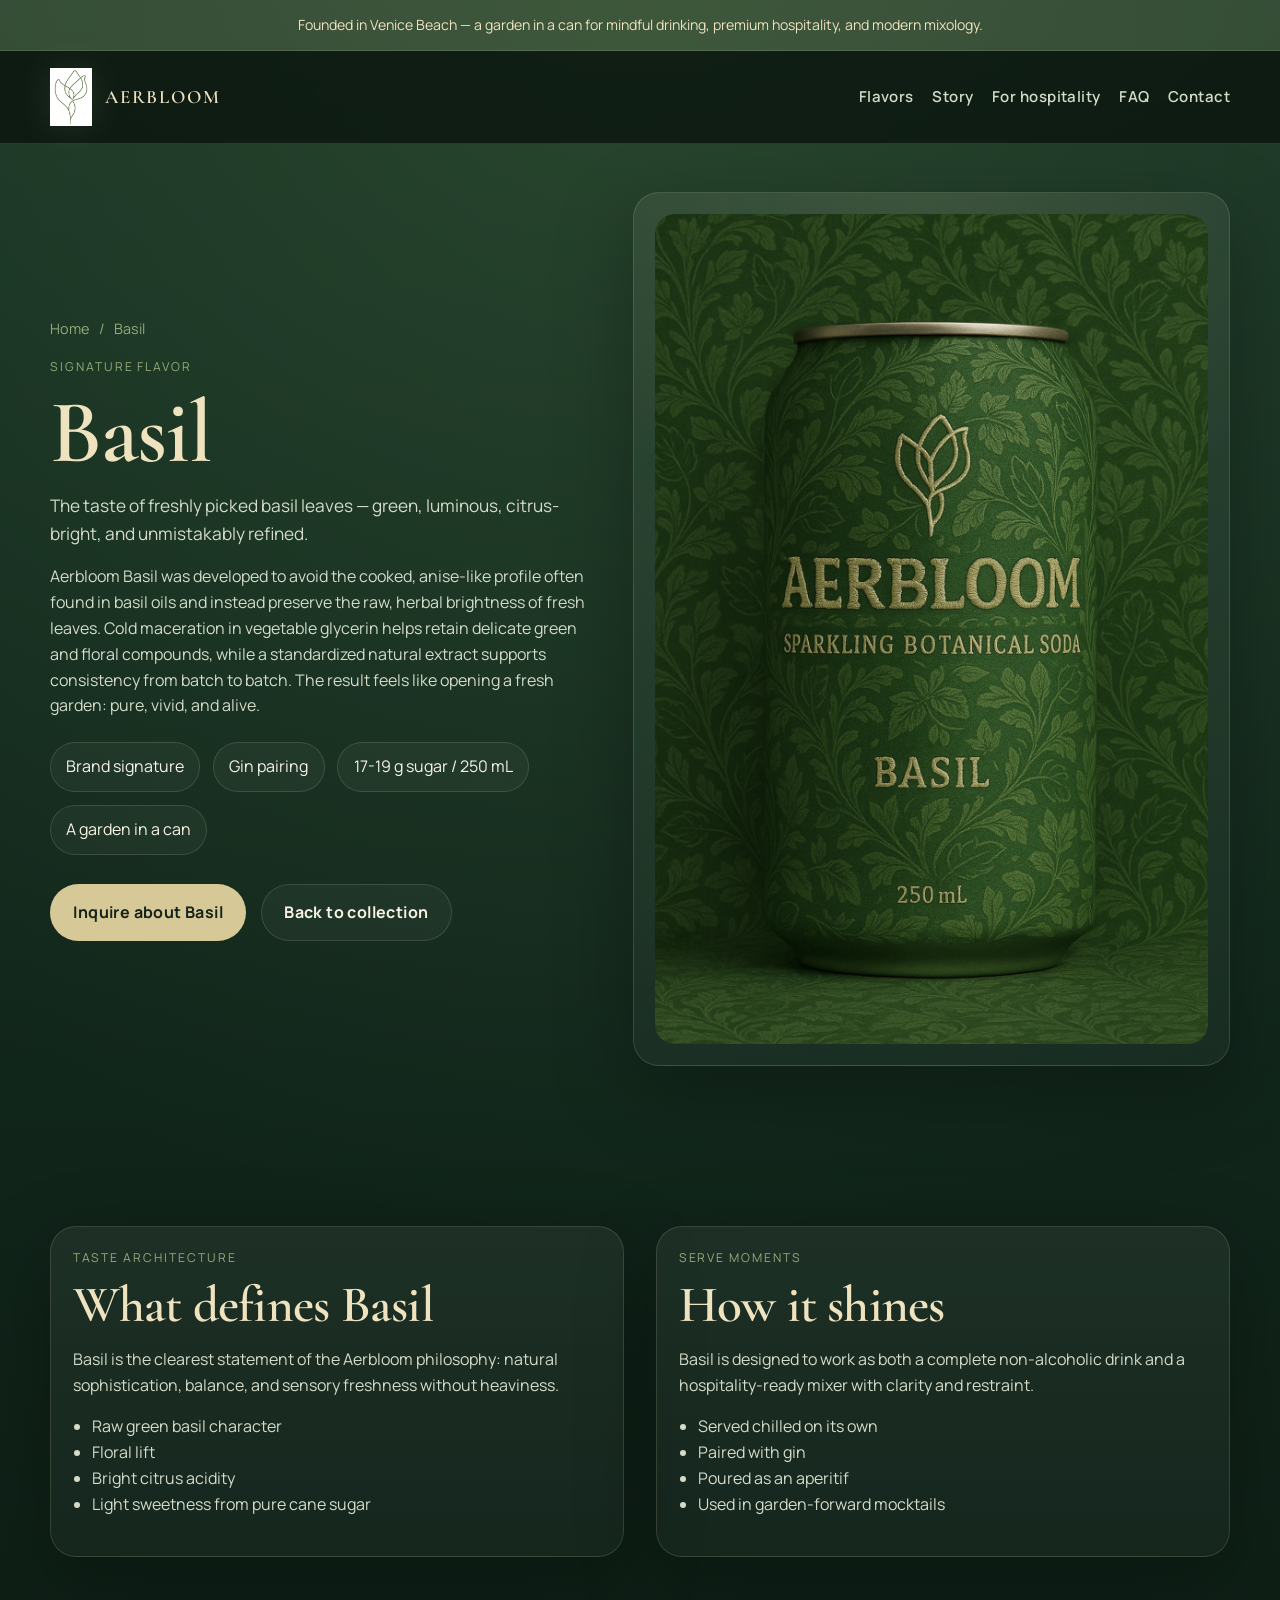
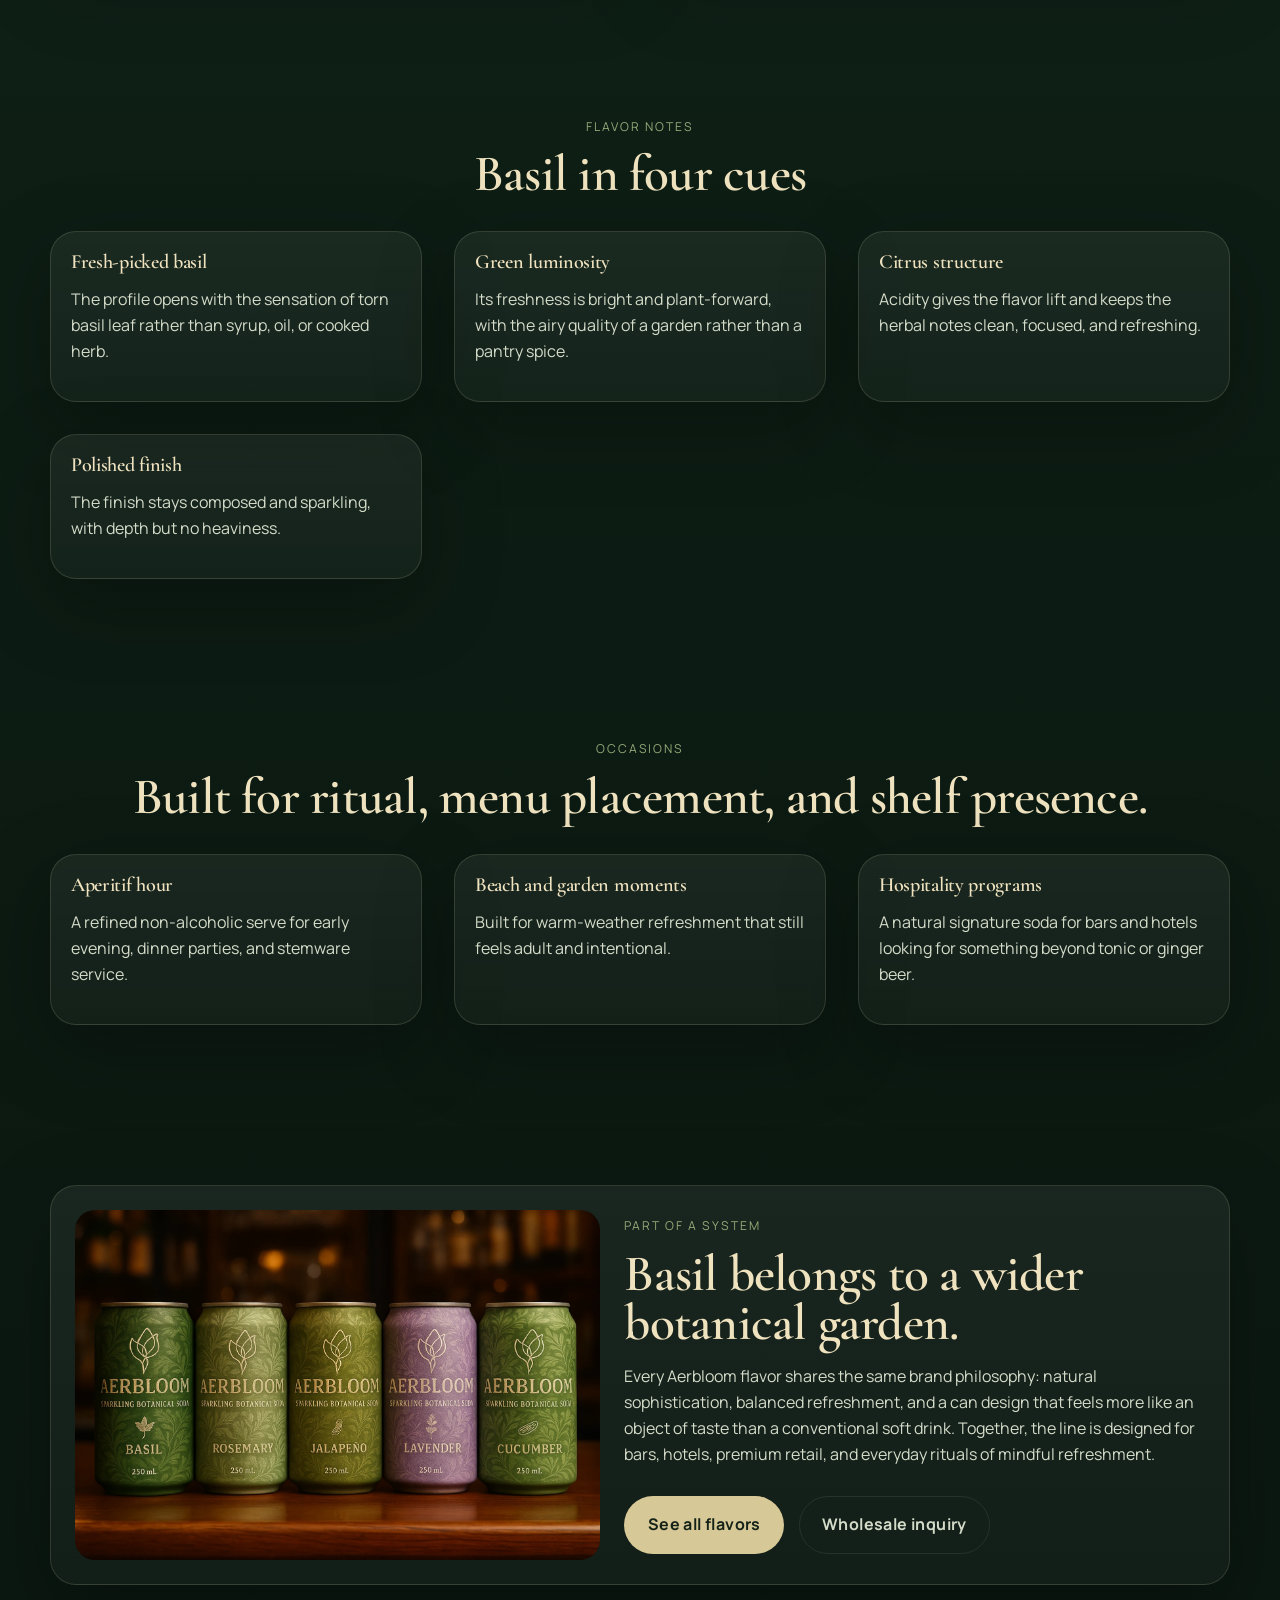
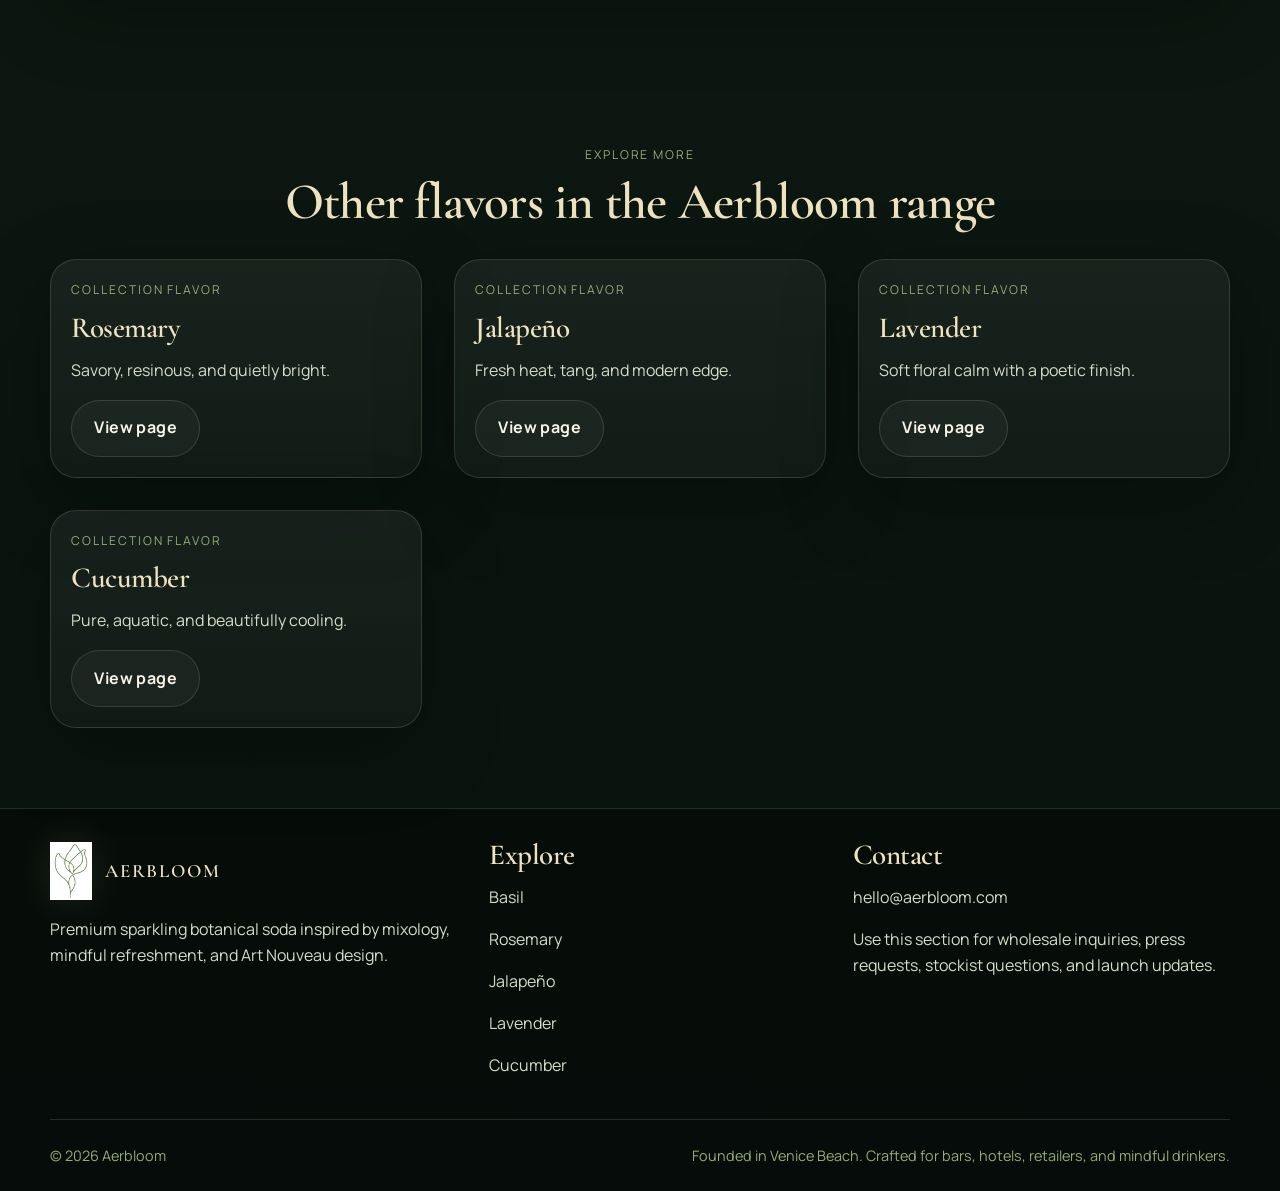
==== commit aaca01be: "Add files via upload" ====
--- a/basil.html
+++ b/basil.html
@@ -7,7 +7,7 @@
   <meta property="og:type" content="website" />
   <link rel="preconnect" href="https://fonts.googleapis.com">
   <link rel="preconnect" href="https://fonts.gstatic.com" crossorigin>
-  <link href="https://fonts.googleapis.com/css2?family=Cinzel:wght@500;600;700&family=Inter:wght@400;500;600;700&display=swap" rel="stylesheet">
+  <link href="https://fonts.googleapis.com/css2?family=Cormorant+Garamond:wght@500;600;700&family=Manrope:wght@400;500;600;700;800&display=swap" rel="stylesheet">
   <link rel="stylesheet" href="styles.css" />
 
   <title>Aerbloom Basil — Sparkling Botanical Soda</title>
--- a/styles.css
+++ b/styles.css
@@ -21,15 +21,34 @@
 * { box-sizing: border-box; }
 body {
   margin: 0;
-  font-family: Inter, system-ui, -apple-system, BlinkMacSystemFont, "Segoe UI", sans-serif;
+  font-family: "Manrope", system-ui, -apple-system, BlinkMacSystemFont, "Segoe UI", sans-serif;
   color: var(--text);
   background:
     radial-gradient(circle at top, var(--hero-glow), transparent 28%),
     linear-gradient(180deg, var(--bg-2) 0%, var(--bg) 42%, #09120d 100%);
-  line-height: 1.55;
+  line-height: 1.62;
 }
 img { display: block; max-width: 100%; }
 a { color: inherit; text-decoration: none; }
+
+body {
+  -webkit-font-smoothing: antialiased;
+  text-rendering: optimizeLegibility;
+}
+
+.announcement-bar,
+.nav a,
+.button,
+.hero-pills li,
+.inline-specs span,
+.stats-row span,
+.footer-bottom,
+.quote-card footer,
+.breadcrumbs,
+.back-link {
+  font-family: "Manrope", system-ui, sans-serif;
+}
+
 
 .container {
   width: min(var(--container), calc(100% - 2rem));
@@ -43,20 +62,21 @@
 .kicker {
   text-transform: uppercase;
   letter-spacing: 0.16em;
-  font-size: 0.78rem;
+  font-size: 0.76rem;
   color: var(--green-soft);
   margin: 0 0 0.85rem;
 }
 h1, h2, h3, h4 {
   font-family: "Cormorant Garamond", Georgia, serif;
-  line-height: 0.98;
+  line-height: 0.96;
+  letter-spacing: -0.015em;
   color: var(--gold-soft);
   margin: 0 0 1rem;
 }
-h1 { font-size: clamp(3.5rem, 7vw, 6rem); }
-h2 { font-size: clamp(2.2rem, 4vw, 3.7rem); }
-h3 { font-size: 1.75rem; }
-h4 { font-size: 1.2rem; }
+h1 { font-size: clamp(3.4rem, 7vw, 5.85rem); font-weight: 600; }
+h2 { font-size: clamp(2.35rem, 4vw, 3.95rem); font-weight: 600; }
+h3 { font-size: 1.82rem; font-weight: 600; }
+h4 { font-size: 1.26rem; font-weight: 600; }
 p { margin: 0 0 1rem; color: var(--muted); }
 ul { padding-left: 1.2rem; }
 li { color: var(--muted); }
@@ -67,7 +87,7 @@
   text-align: center;
   padding: 0.85rem 1rem;
   border-bottom: 1px solid var(--line);
-  font-size: 0.9rem;
+  font-size: 0.88rem;
 }
 .site-header {
   position: sticky;
@@ -89,13 +109,22 @@
   align-items: center;
   gap: 0.8rem;
   color: var(--gold-soft);
-  font-weight: 700;
-  letter-spacing: 0.16em;
+  font-weight: 600;
+  letter-spacing: 0.18em;
+}
+.brandmark span {
+  font-family: "Cormorant Garamond", Georgia, serif;
+  text-transform: uppercase;
+  font-size: 1.18rem;
+  font-weight: 600;
+  line-height: 1;
+  letter-spacing: 0.1em;
 }
 .brandmark img {
-  width: 38px;
-  height: 52px;
+  width: 42px;
+  height: 60px;
   object-fit: contain;
+  filter: drop-shadow(0 0 18px rgba(215, 200, 151, 0.12));
 }
 .nav {
   display: flex;
@@ -104,7 +133,9 @@
 }
 .nav a {
   color: var(--muted);
-  font-size: 0.95rem;
+  font-size: 0.94rem;
+  font-weight: 600;
+  letter-spacing: 0.03em;
 }
 .nav a:hover { color: var(--gold-soft); }
 .mobile-toggle {
@@ -124,7 +155,8 @@
   padding: 0.92rem 1.4rem;
   min-height: 48px;
   border-radius: 999px;
-  font-weight: 600;
+  font-weight: 700;
+  letter-spacing: 0.025em;
   border: 1px solid transparent;
   transition: transform 160ms ease, background 160ms ease, border-color 160ms ease;
 }
@@ -173,7 +205,8 @@
   align-items: center;
 }
 .hero-copy .lead {
-  font-size: 1.12rem;
+  font-size: 1.1rem;
+  line-height: 1.72;
   max-width: 45rem;
 }
 .hero-pills {
@@ -281,9 +314,10 @@
   grid-template-columns: repeat(4, 1fr);
 }
 .metric-card .big {
-  font-size: 2.25rem;
+  font-size: 2.35rem;
   color: var(--gold-soft);
   font-family: "Cormorant Garamond", Georgia, serif;
+  font-weight: 600;
   display: block;
   margin-bottom: 0.35rem;
 }
@@ -303,7 +337,7 @@
 .faq-list summary {
   cursor: pointer;
   color: var(--gold-soft);
-  font-weight: 600;
+  font-weight: 700;
 }
 .faq-list details p { margin-top: 0.9rem; }
 
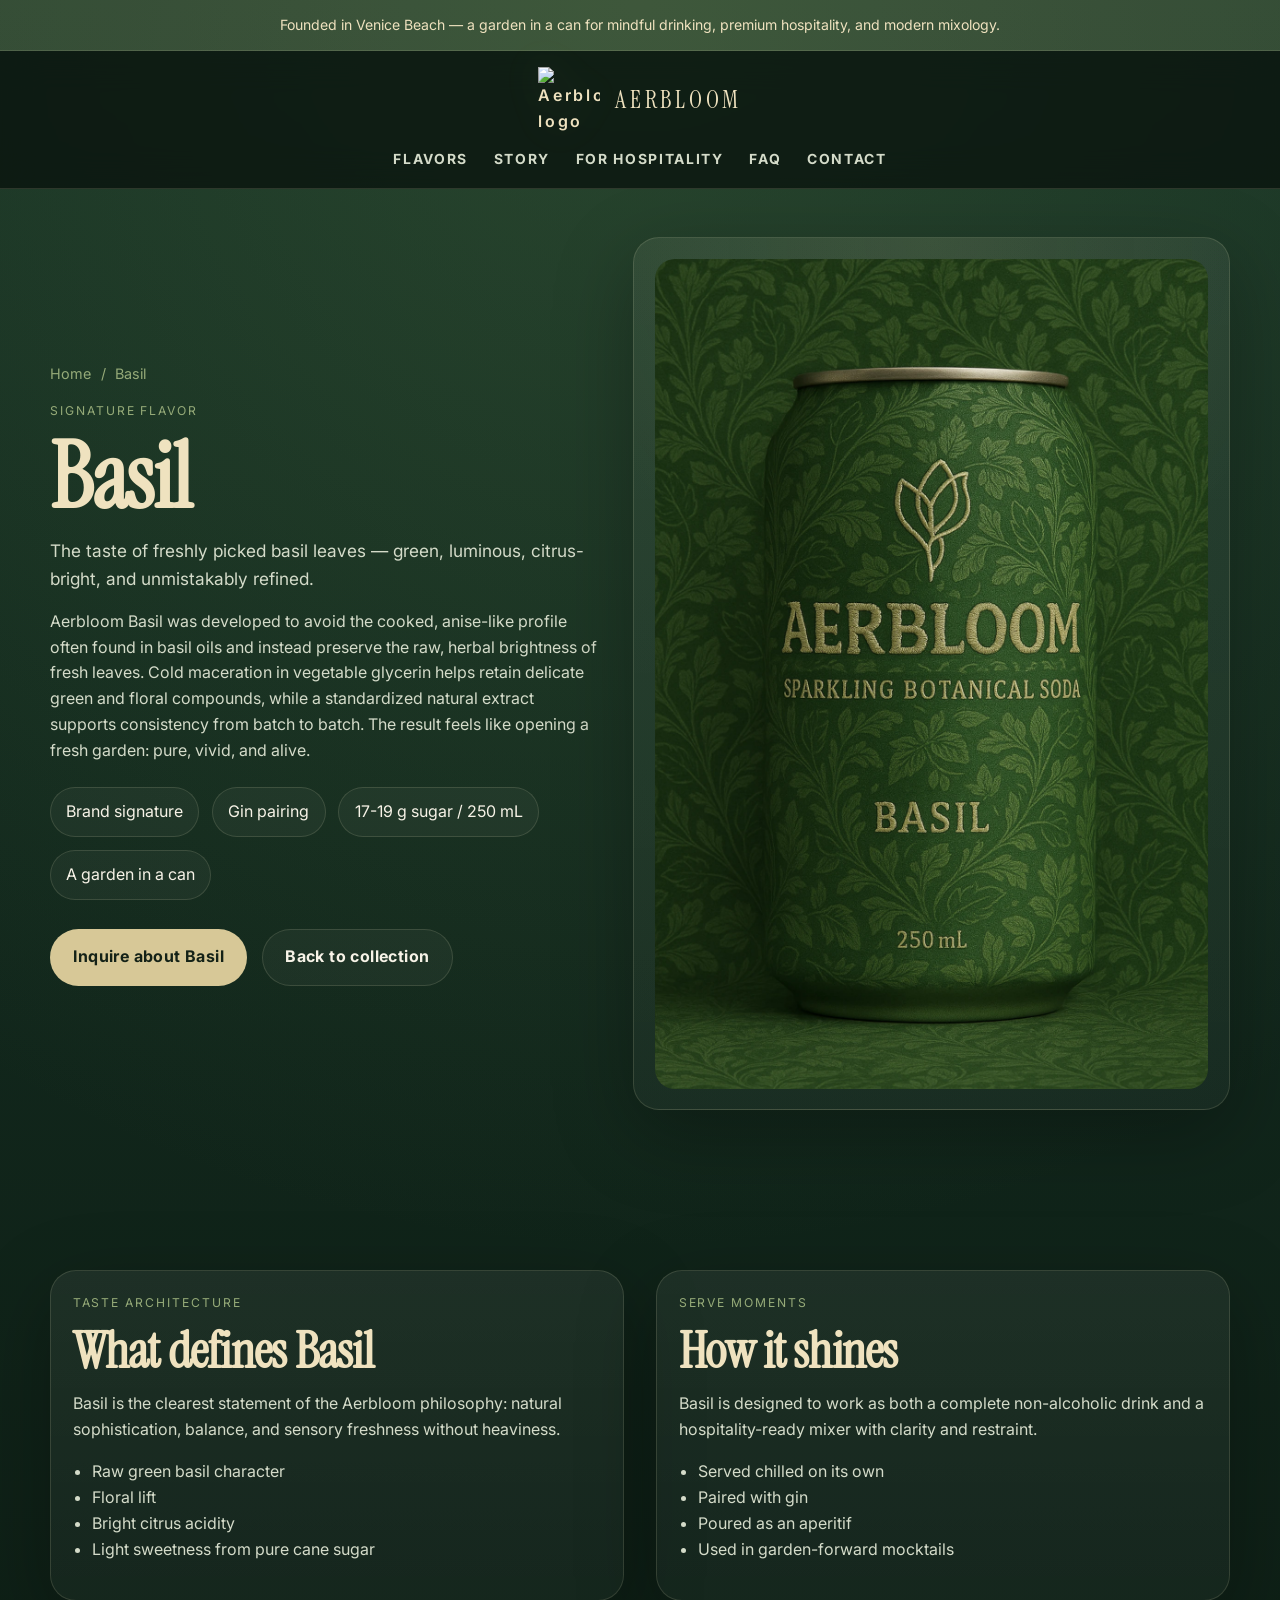
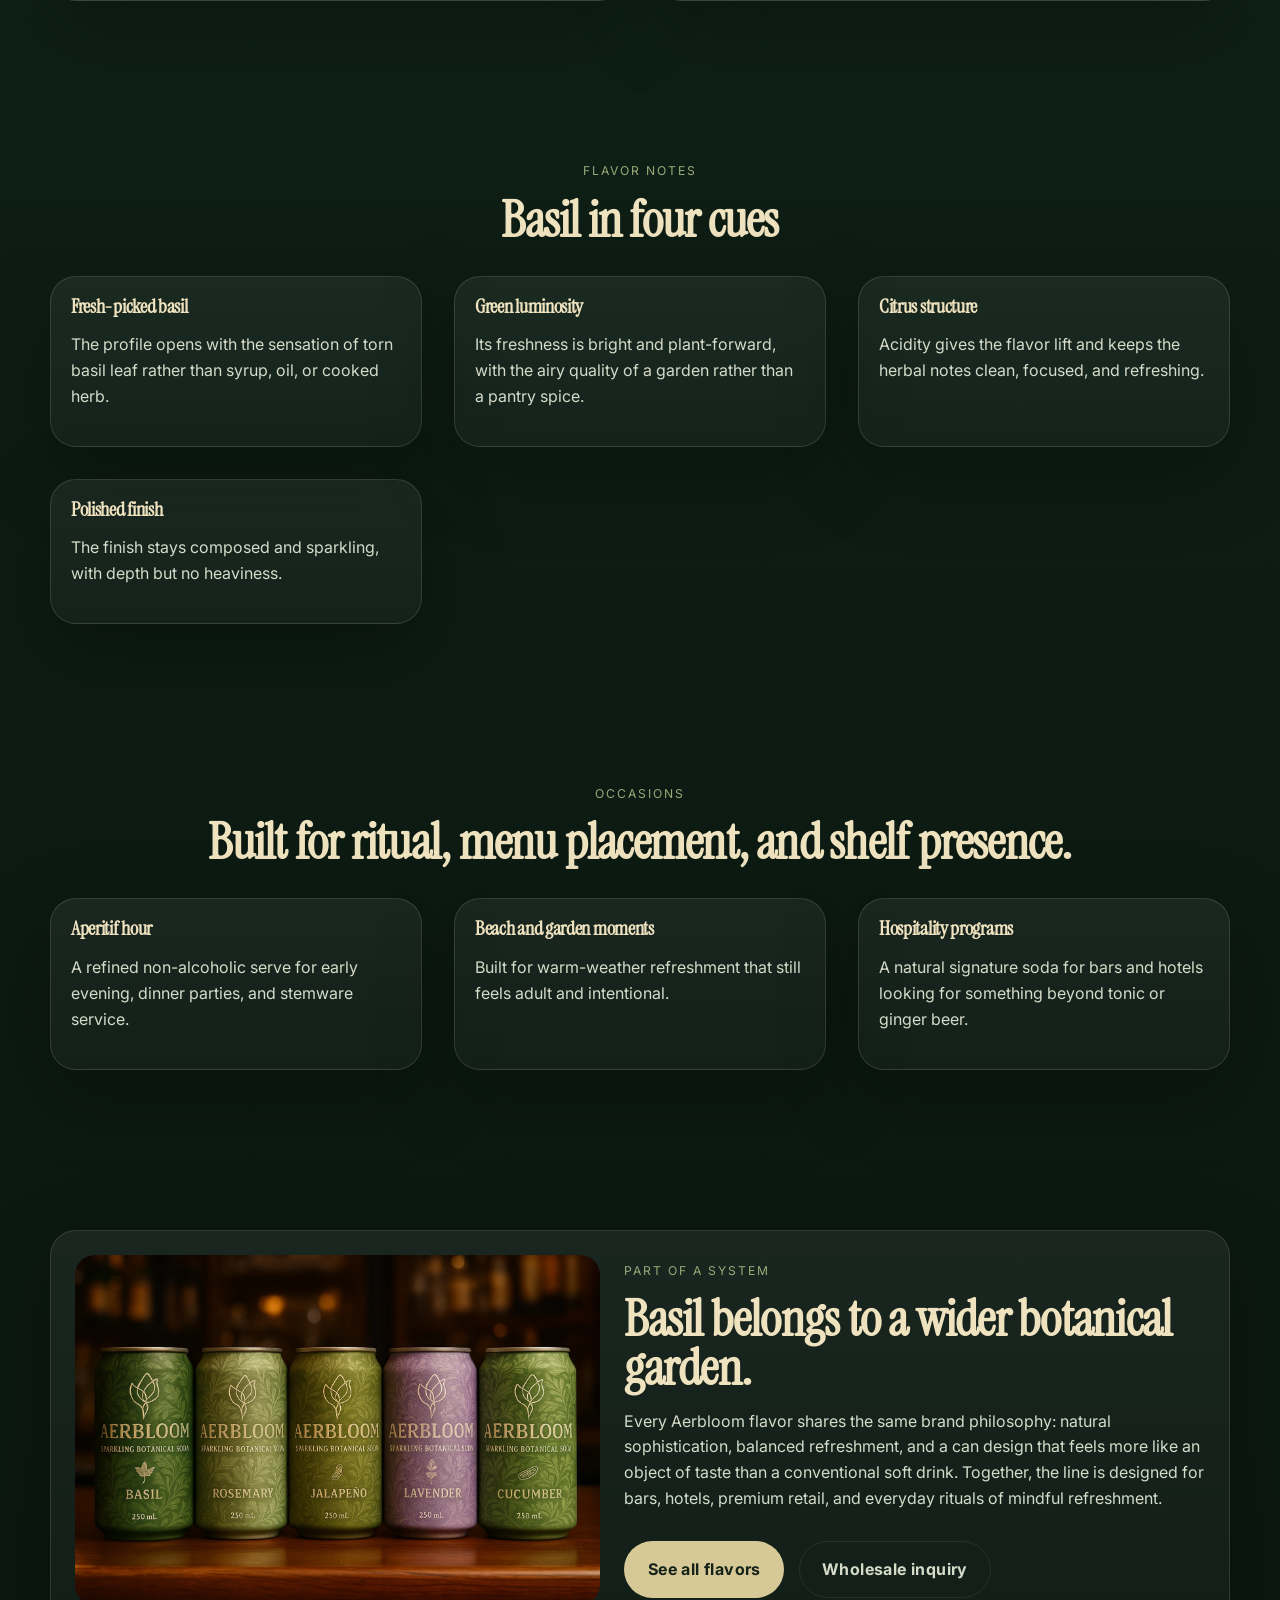
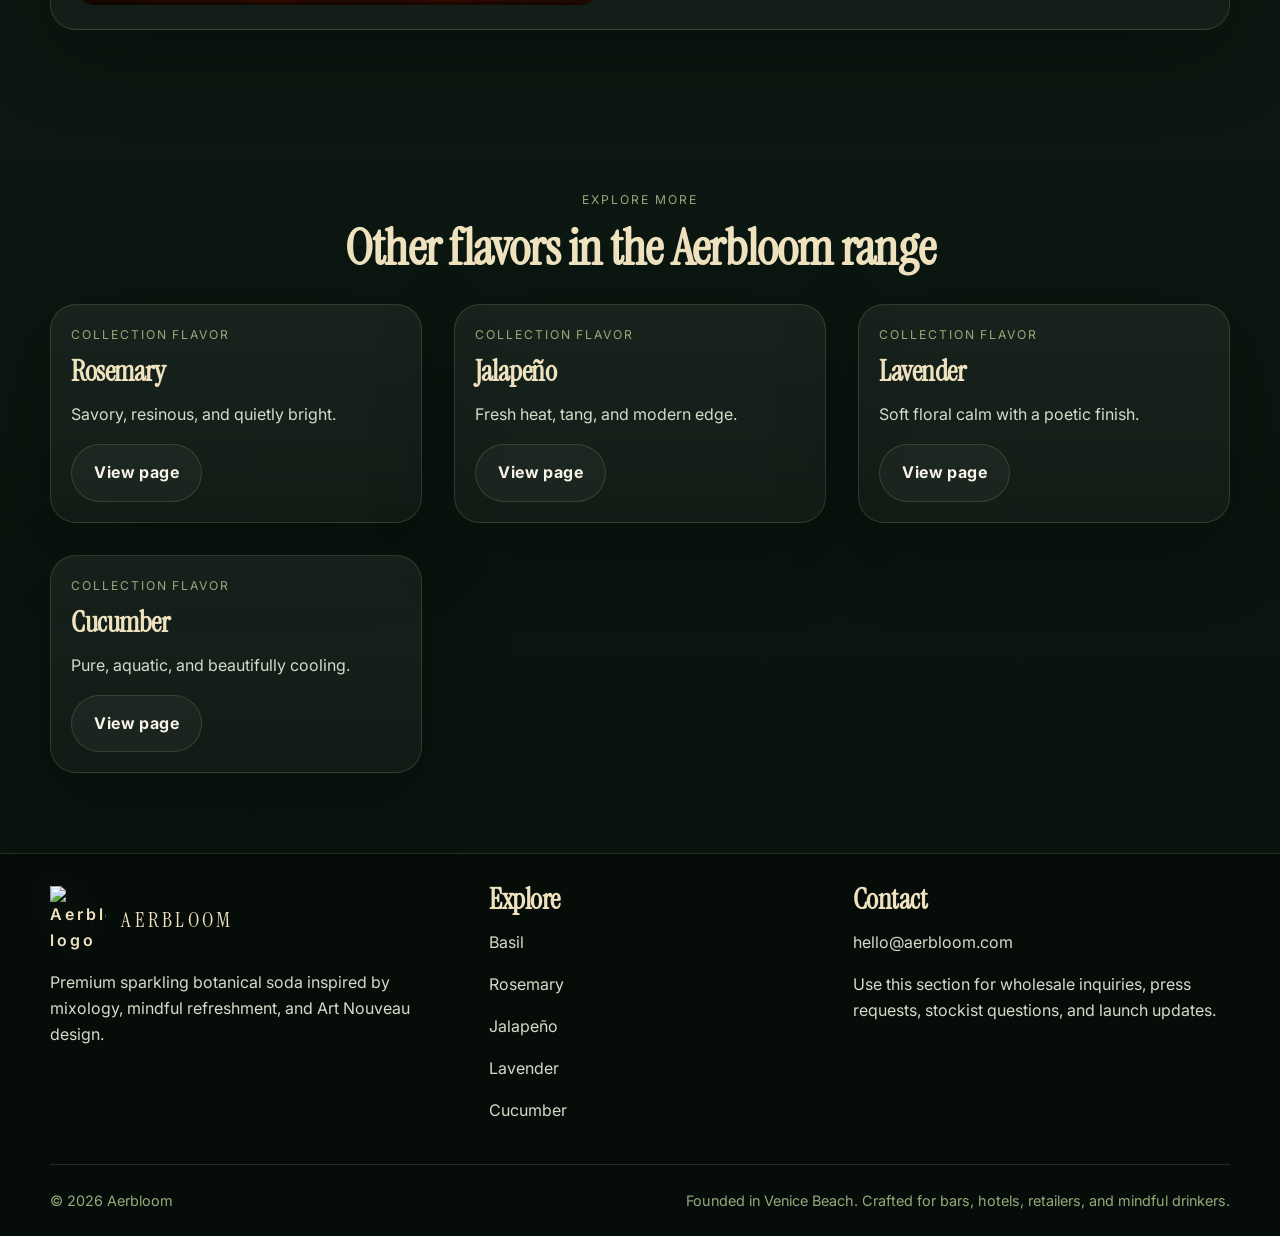
==== commit b04f8f5d: "Add files via upload" ====
--- a/basil.html
+++ b/basil.html
@@ -7,7 +7,7 @@
   <meta property="og:type" content="website" />
   <link rel="preconnect" href="https://fonts.googleapis.com">
   <link rel="preconnect" href="https://fonts.gstatic.com" crossorigin>
-  <link href="https://fonts.googleapis.com/css2?family=Cormorant+Garamond:wght@500;600;700&family=Manrope:wght@400;500;600;700;800&display=swap" rel="stylesheet">
+  <link href="https://fonts.googleapis.com/css2?family=Instrument+Serif:ital@0;1&family=Inter:wght@400;500;600;700;800&display=swap" rel="stylesheet">
   <link rel="stylesheet" href="styles.css" />
 
   <title>Aerbloom Basil — Sparkling Botanical Soda</title>
@@ -22,7 +22,7 @@
 <header class="site-header">
   <div class="container header-inner">
     <a class="brandmark" href="index.html" aria-label="Aerbloom home">
-      <img src="assets/logo.webp" alt="Aerbloom logo" />
+      <img src="assets/logo-gold-clear-tight.webp" alt="Aerbloom logo" />
       <span>AERBLOOM</span>
     </a>
     <button class="mobile-toggle" aria-label="Open menu" aria-expanded="false">☰</button>
@@ -67,7 +67,7 @@
   <div class="container footer-grid">
     <div>
       <a class="brandmark footer-brand" href="index.html">
-        <img src="assets/logo.webp" alt="Aerbloom logo" />
+        <img src="assets/logo-gold-clear-tight.webp" alt="Aerbloom logo" />
         <span>AERBLOOM</span>
       </a>
       <p class="footer-copy">Premium sparkling botanical soda inspired by mixology, mindful refreshment, and Art Nouveau design.</p>
--- a/styles.css
+++ b/styles.css
@@ -21,7 +21,7 @@
 * { box-sizing: border-box; }
 body {
   margin: 0;
-  font-family: "Manrope", system-ui, -apple-system, BlinkMacSystemFont, "Segoe UI", sans-serif;
+  font-family: "Inter", system-ui, -apple-system, BlinkMacSystemFont, "Segoe UI", sans-serif;
   color: var(--text);
   background:
     radial-gradient(circle at top, var(--hero-glow), transparent 28%),
@@ -46,7 +46,7 @@
 .quote-card footer,
 .breadcrumbs,
 .back-link {
-  font-family: "Manrope", system-ui, sans-serif;
+  font-family: "Inter", system-ui, sans-serif;
 }
 
 
@@ -67,7 +67,7 @@
   margin: 0 0 0.85rem;
 }
 h1, h2, h3, h4 {
-  font-family: "Cormorant Garamond", Georgia, serif;
+  font-family: "Instrument Serif", Georgia, serif;
   line-height: 0.96;
   letter-spacing: -0.015em;
   color: var(--gold-soft);
@@ -98,48 +98,59 @@
   backdrop-filter: blur(18px);
 }
 .header-inner {
-  display: flex;
-  align-items: center;
-  justify-content: space-between;
-  gap: 1rem;
-  padding: 1rem 0;
+  position: relative;
+  display: flex;
+  flex-direction: column;
+  align-items: center;
+  justify-content: center;
+  gap: 0.85rem;
+  padding: 1rem 0 1.05rem;
 }
 .brandmark {
   display: inline-flex;
   align-items: center;
-  gap: 0.8rem;
+  justify-content: center;
+  gap: 0.95rem;
   color: var(--gold-soft);
   font-weight: 600;
   letter-spacing: 0.18em;
+  margin: 0 auto;
 }
 .brandmark span {
-  font-family: "Cormorant Garamond", Georgia, serif;
+  font-family: "Instrument Serif", Georgia, serif;
   text-transform: uppercase;
-  font-size: 1.18rem;
-  font-weight: 600;
+  font-size: 1.48rem;
+  font-weight: 400;
   line-height: 1;
-  letter-spacing: 0.1em;
+  letter-spacing: 0.16em;
 }
 .brandmark img {
-  width: 42px;
-  height: 60px;
+  width: 62px;
+  height: auto;
   object-fit: contain;
+  background: transparent !important;
   filter: drop-shadow(0 0 18px rgba(215, 200, 151, 0.12));
 }
 .nav {
   display: flex;
   align-items: center;
-  gap: 1.15rem;
+  justify-content: center;
+  flex-wrap: wrap;
+  gap: 1.15rem 1.6rem;
 }
 .nav a {
   color: var(--muted);
-  font-size: 0.94rem;
-  font-weight: 600;
-  letter-spacing: 0.03em;
+  font-size: 0.87rem;
+  font-weight: 700;
+  letter-spacing: 0.12em;
+  text-transform: uppercase;
 }
 .nav a:hover { color: var(--gold-soft); }
 .mobile-toggle {
   display: none;
+  position: absolute;
+  top: 0.95rem;
+  right: 0;
   background: transparent;
   border: 1px solid var(--line);
   color: var(--gold-soft);
@@ -181,6 +192,7 @@
   gap: 0.9rem;
   margin-top: 1.8rem;
 }
+.hero-button-row { justify-content: center; }
 
 .hero-home {
   min-height: calc(100vh - 134px);
@@ -201,13 +213,18 @@
   gap: 2rem;
 }
 .hero-home-grid {
-  grid-template-columns: 1.02fr 0.98fr;
-  align-items: center;
+  grid-template-columns: 1fr;
+  align-items: center;
+  justify-items: center;
+  text-align: center;
+  gap: 1.8rem;
 }
 .hero-copy .lead {
-  font-size: 1.1rem;
-  line-height: 1.72;
-  max-width: 45rem;
+  font-size: 1.08rem;
+  line-height: 1.8;
+  max-width: 54rem;
+  margin-left: auto;
+  margin-right: auto;
 }
 .hero-pills {
   list-style: none;
@@ -215,6 +232,7 @@
   margin: 1.4rem 0 0;
   display: flex;
   flex-wrap: wrap;
+  justify-content: center;
   gap: 0.75rem;
 }
 .hero-pills li {
@@ -241,7 +259,7 @@
   box-shadow: var(--shadow);
   border-radius: var(--radius);
 }
-.image-shell { padding: 1.3rem; }
+.image-shell { padding: 1.3rem; width: 100%; max-width: 960px; }
 .image-shell img { margin: 0 auto; border-radius: 20px; }
 .image-shell.soft {
   background:
@@ -316,7 +334,7 @@
 .metric-card .big {
   font-size: 2.35rem;
   color: var(--gold-soft);
-  font-family: "Cormorant Garamond", Georgia, serif;
+  font-family: "Instrument Serif", Georgia, serif;
   font-weight: 600;
   display: block;
   margin-bottom: 0.35rem;
@@ -431,6 +449,57 @@
 }
 .flavor-cucumber {
   --hero-glow: rgba(160, 177, 118, 0.24);
+}
+
+
+
+.home-page .hero-home {
+  min-height: calc(100vh - 170px);
+  padding-top: 1rem;
+}
+.hero-lockup {
+  display: flex;
+  flex-direction: column;
+  align-items: center;
+  gap: 0.8rem;
+  margin-bottom: 0.25rem;
+}
+.hero-logo-mark {
+  width: min(170px, 28vw);
+  height: auto;
+  display: block;
+  background: transparent !important;
+  filter: drop-shadow(0 0 28px rgba(215, 200, 151, 0.16));
+}
+.hero-brand {
+  margin: 0;
+  color: var(--gold-soft);
+  font-family: "Inter", system-ui, sans-serif;
+  font-size: 0.92rem;
+  font-weight: 700;
+  letter-spacing: 0.42em;
+  text-transform: uppercase;
+  text-indent: 0.42em;
+}
+.home-page .hero-copy {
+  max-width: 60rem;
+  margin: 0 auto;
+}
+.home-page h1 {
+  max-width: 13ch;
+  margin-left: auto;
+  margin-right: auto;
+  line-height: 0.96;
+  letter-spacing: -0.03em;
+}
+.hero-image-shell {
+  max-width: 900px;
+}
+.footer-brand img {
+  width: 56px;
+}
+.footer-brand span {
+  font-size: 1.3rem;
 }
 
 @media (max-width: 1100px) {
@@ -452,6 +521,9 @@
 @media (max-width: 720px) {
   .section { padding: 4rem 0; }
   .mobile-toggle { display: inline-flex; }
+  .collection-grid,
+  .metrics-grid { grid-template-columns: 1fr; }
+  .header-inner { padding-right: 3.5rem; }
   .nav {
     position: absolute;
     top: calc(100% + 1px);
@@ -459,6 +531,7 @@
     right: 1rem;
     flex-direction: column;
     align-items: flex-start;
+    justify-content: flex-start;
     gap: 0.9rem;
     display: none;
     padding: 1rem;
@@ -467,8 +540,10 @@
     background: rgba(8, 16, 12, 0.98);
   }
   .nav.open { display: flex; }
-  .collection-grid,
-  .metrics-grid { grid-template-columns: 1fr; }
-  .brandmark span { font-size: 0.95rem; }
+  .brandmark img { width: 50px; }
+  .brandmark span { font-size: 1.08rem; letter-spacing: 0.14em; }
+  .hero-logo-mark { width: min(132px, 34vw); }
+  .hero-brand { font-size: 0.78rem; letter-spacing: 0.32em; text-indent: 0.32em; }
+  .home-page h1 { max-width: 10.5ch; }
   .footer-bottom { flex-direction: column; }
 }
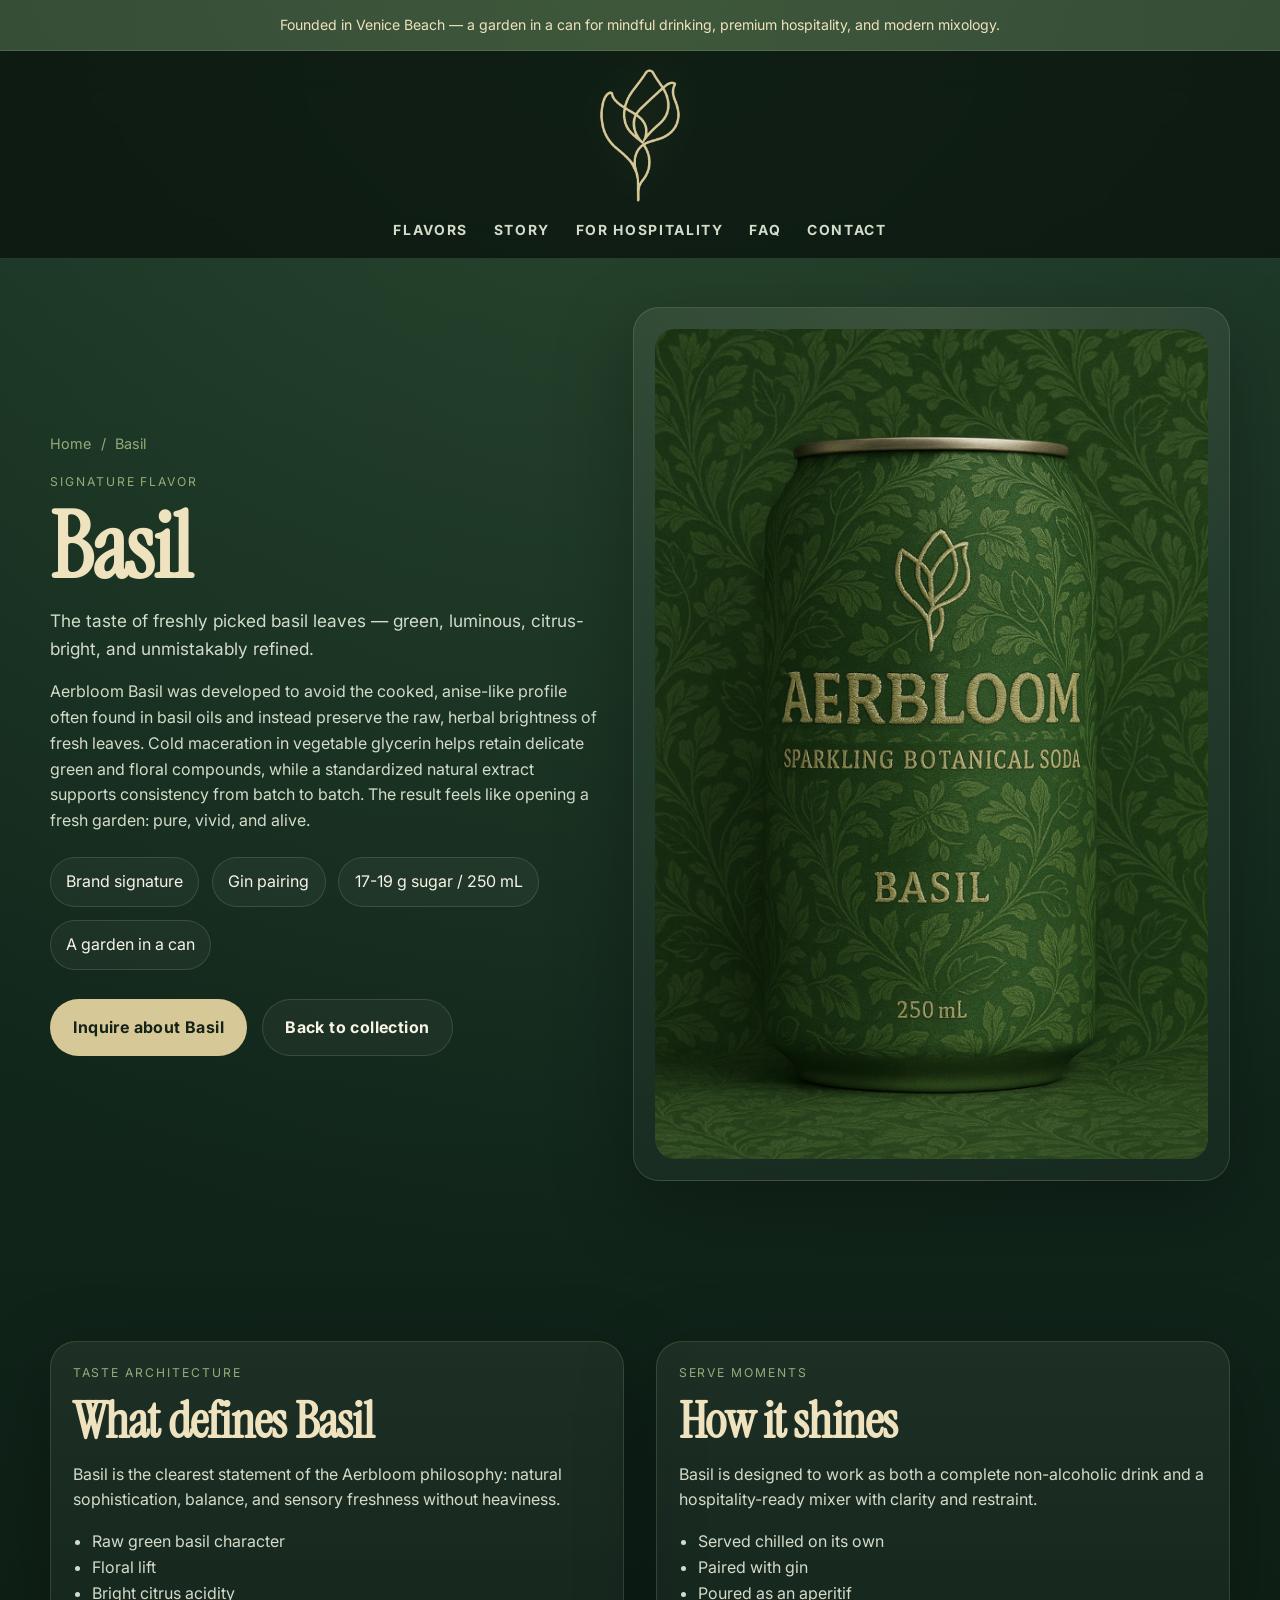
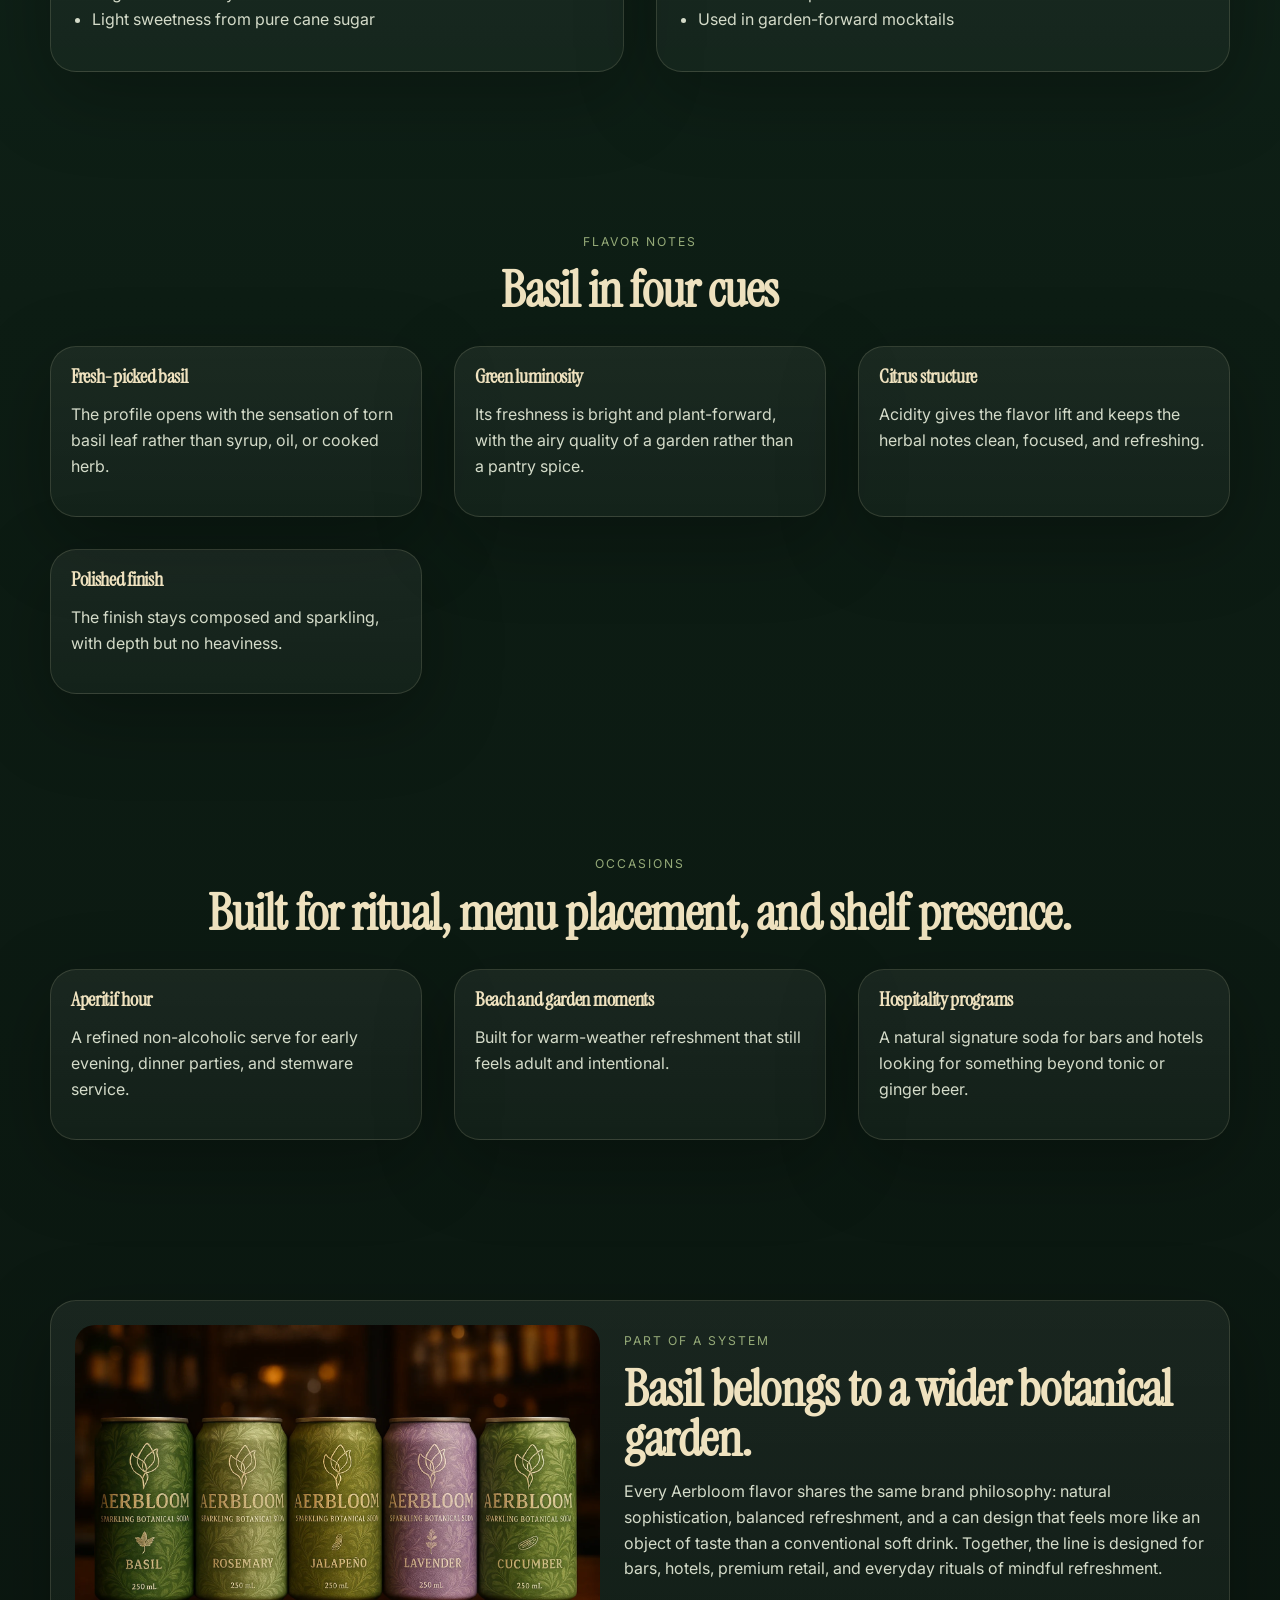
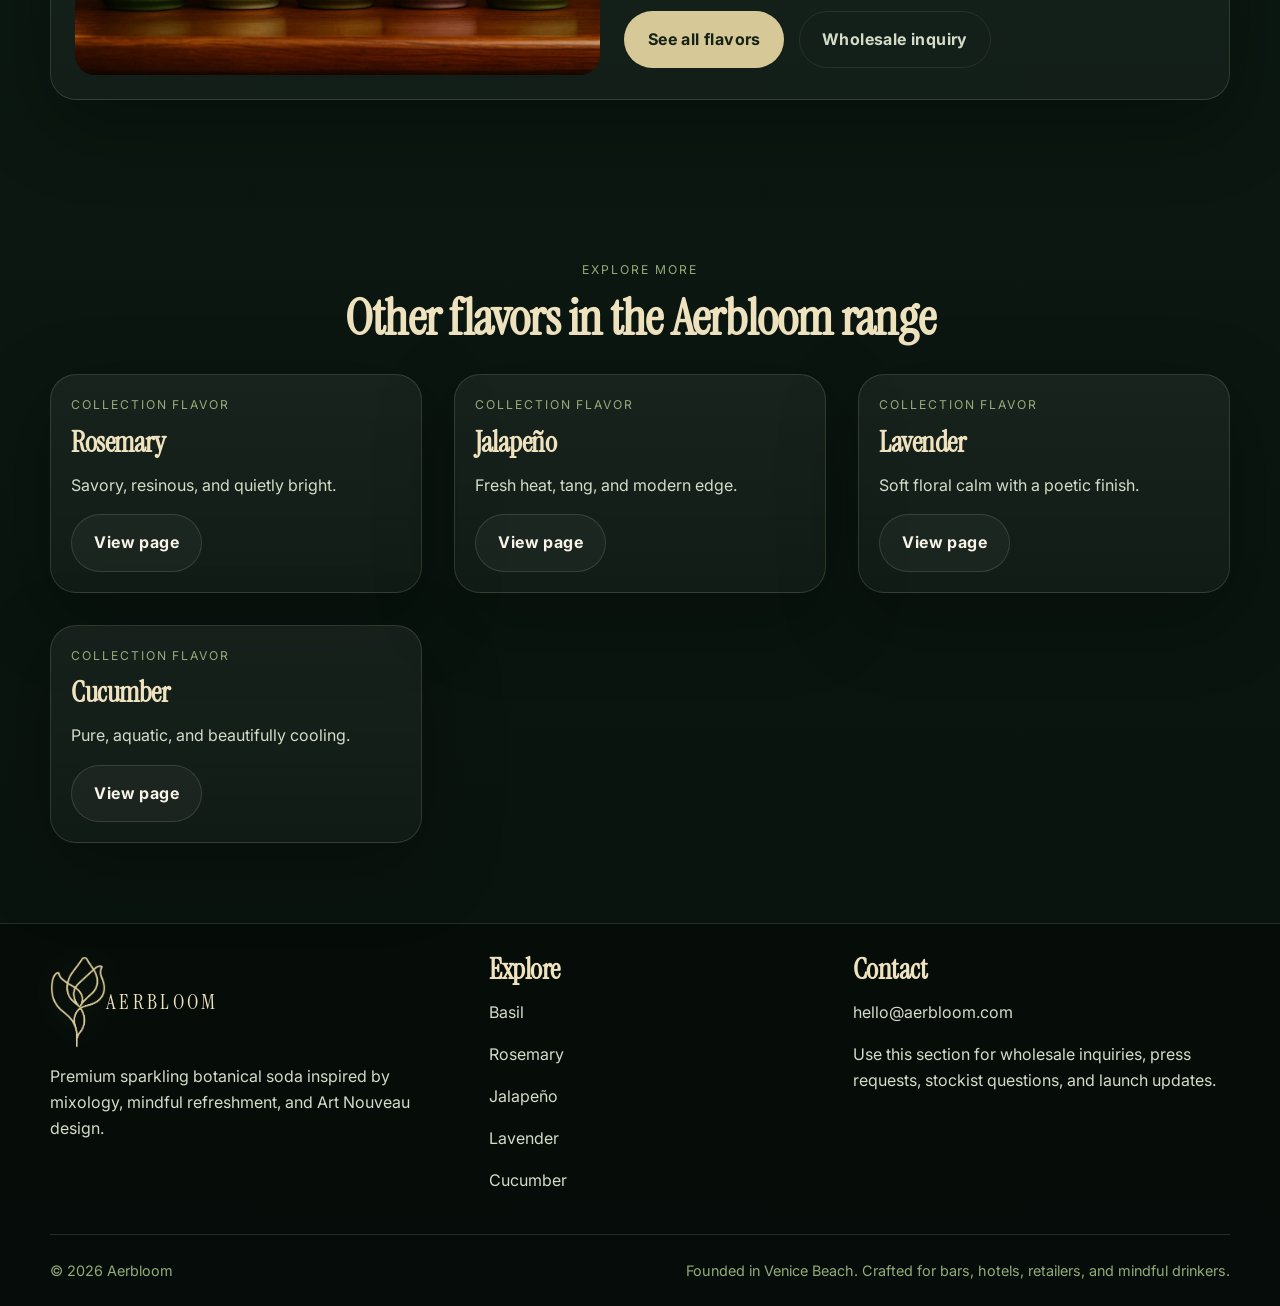
==== commit da23dfd9: "Add files via upload" ====
--- a/basil.html
+++ b/basil.html
@@ -7,7 +7,7 @@
   <meta property="og:type" content="website" />
   <link rel="preconnect" href="https://fonts.googleapis.com">
   <link rel="preconnect" href="https://fonts.gstatic.com" crossorigin>
-  <link href="https://fonts.googleapis.com/css2?family=Instrument+Serif:ital@0;1&family=Inter:wght@400;500;600;700;800&display=swap" rel="stylesheet">
+  <link href="https://fonts.googleapis.com/css2?family=Cinzel:wght@400;500;600&family=Instrument+Serif:ital@0;1&family=Inter:wght@400;500;600;700;800&display=swap" rel="stylesheet">
   <link rel="stylesheet" href="styles.css" />
 
   <title>Aerbloom Basil — Sparkling Botanical Soda</title>
@@ -23,7 +23,6 @@
   <div class="container header-inner">
     <a class="brandmark" href="index.html" aria-label="Aerbloom home">
       <img src="assets/logo-gold-clear-tight.webp" alt="Aerbloom logo" />
-      <span>AERBLOOM</span>
     </a>
     <button class="mobile-toggle" aria-label="Open menu" aria-expanded="false">☰</button>
     <nav class="nav">
--- a/styles.css
+++ b/styles.css
@@ -103,18 +103,23 @@
   flex-direction: column;
   align-items: center;
   justify-content: center;
-  gap: 0.85rem;
-  padding: 1rem 0 1.05rem;
+  gap: 1rem;
+  padding: 1.05rem 0 1.05rem;
 }
 .brandmark {
   display: inline-flex;
   align-items: center;
   justify-content: center;
-  gap: 0.95rem;
-  color: var(--gold-soft);
-  font-weight: 600;
-  letter-spacing: 0.18em;
+  gap: 0;
+  color: var(--gold-soft);
   margin: 0 auto;
+}
+.brandmark img {
+  width: 82px;
+  height: auto;
+  object-fit: contain;
+  background: transparent !important;
+  filter: drop-shadow(0 0 22px rgba(215, 200, 151, 0.16));
 }
 .brandmark span {
   font-family: "Instrument Serif", Georgia, serif;
@@ -123,13 +128,6 @@
   font-weight: 400;
   line-height: 1;
   letter-spacing: 0.16em;
-}
-.brandmark img {
-  width: 62px;
-  height: auto;
-  object-fit: contain;
-  background: transparent !important;
-  filter: drop-shadow(0 0 18px rgba(215, 200, 151, 0.12));
 }
 .nav {
   display: flex;
@@ -461,32 +459,38 @@
   display: flex;
   flex-direction: column;
   align-items: center;
-  gap: 0.8rem;
-  margin-bottom: 0.25rem;
+  gap: 1rem;
+  margin-bottom: 0.4rem;
 }
 .hero-logo-mark {
-  width: min(170px, 28vw);
+  width: min(210px, 34vw);
   height: auto;
   display: block;
   background: transparent !important;
-  filter: drop-shadow(0 0 28px rgba(215, 200, 151, 0.16));
+  filter: drop-shadow(0 0 30px rgba(215, 200, 151, 0.2));
 }
 .hero-brand {
   margin: 0;
   color: var(--gold-soft);
-  font-family: "Inter", system-ui, sans-serif;
-  font-size: 0.92rem;
-  font-weight: 700;
-  letter-spacing: 0.42em;
+  font-family: "Cinzel", Georgia, serif;
+  font-size: clamp(1.5rem, 2.2vw, 2.15rem);
+  font-weight: 500;
+  letter-spacing: 0.2em;
   text-transform: uppercase;
-  text-indent: 0.42em;
+  text-indent: 0.2em;
+}
+.hero-eyebrow {
+  font-size: 0.95rem;
+  letter-spacing: 0.18em;
+  color: var(--gold);
+  margin-bottom: 1.15rem;
 }
 .home-page .hero-copy {
   max-width: 60rem;
   margin: 0 auto;
 }
 .home-page h1 {
-  max-width: 13ch;
+  max-width: 12ch;
   margin-left: auto;
   margin-right: auto;
   line-height: 0.96;
@@ -540,10 +544,10 @@
     background: rgba(8, 16, 12, 0.98);
   }
   .nav.open { display: flex; }
-  .brandmark img { width: 50px; }
-  .brandmark span { font-size: 1.08rem; letter-spacing: 0.14em; }
-  .hero-logo-mark { width: min(132px, 34vw); }
-  .hero-brand { font-size: 0.78rem; letter-spacing: 0.32em; text-indent: 0.32em; }
+  .brandmark img { width: 62px; }
+  .hero-logo-mark { width: min(150px, 42vw); }
+  .hero-brand { font-size: 1.22rem; letter-spacing: 0.16em; text-indent: 0.16em; }
+  .hero-eyebrow { font-size: 0.82rem; }
   .home-page h1 { max-width: 10.5ch; }
   .footer-bottom { flex-direction: column; }
 }
